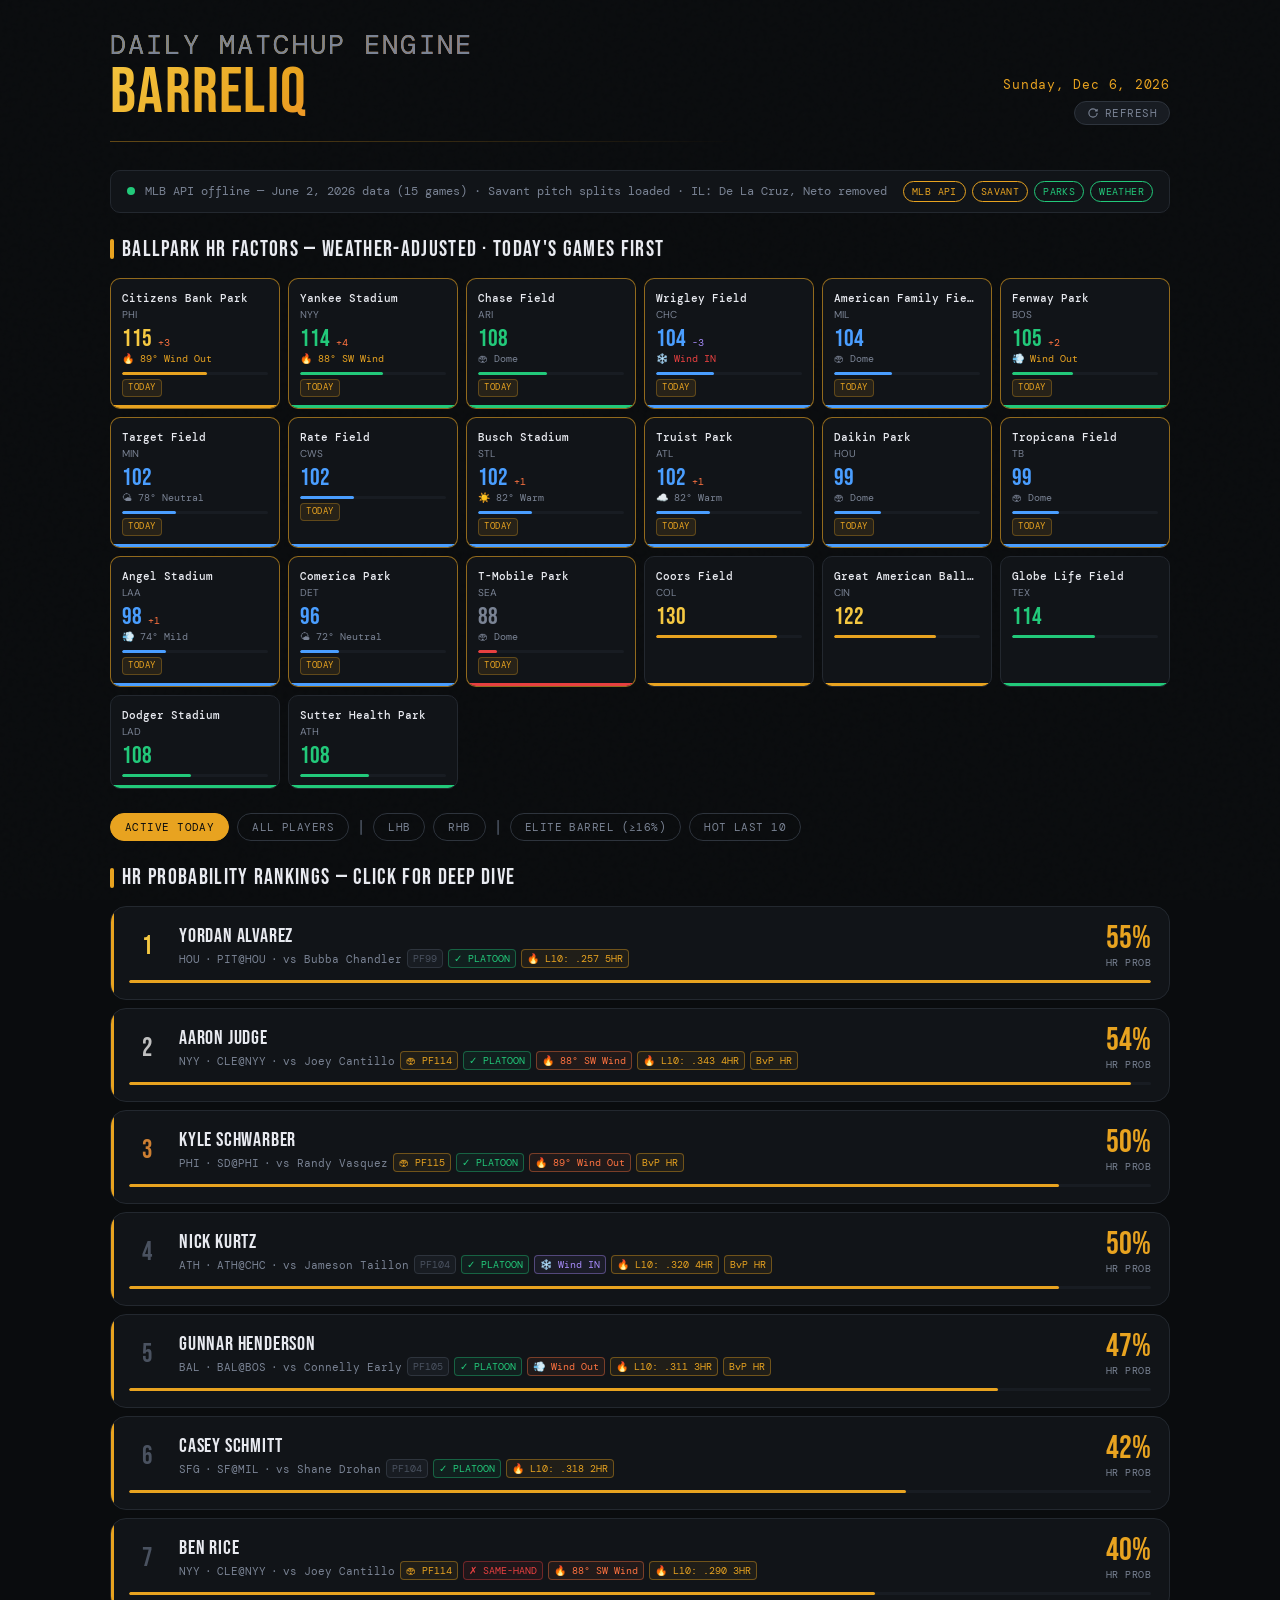
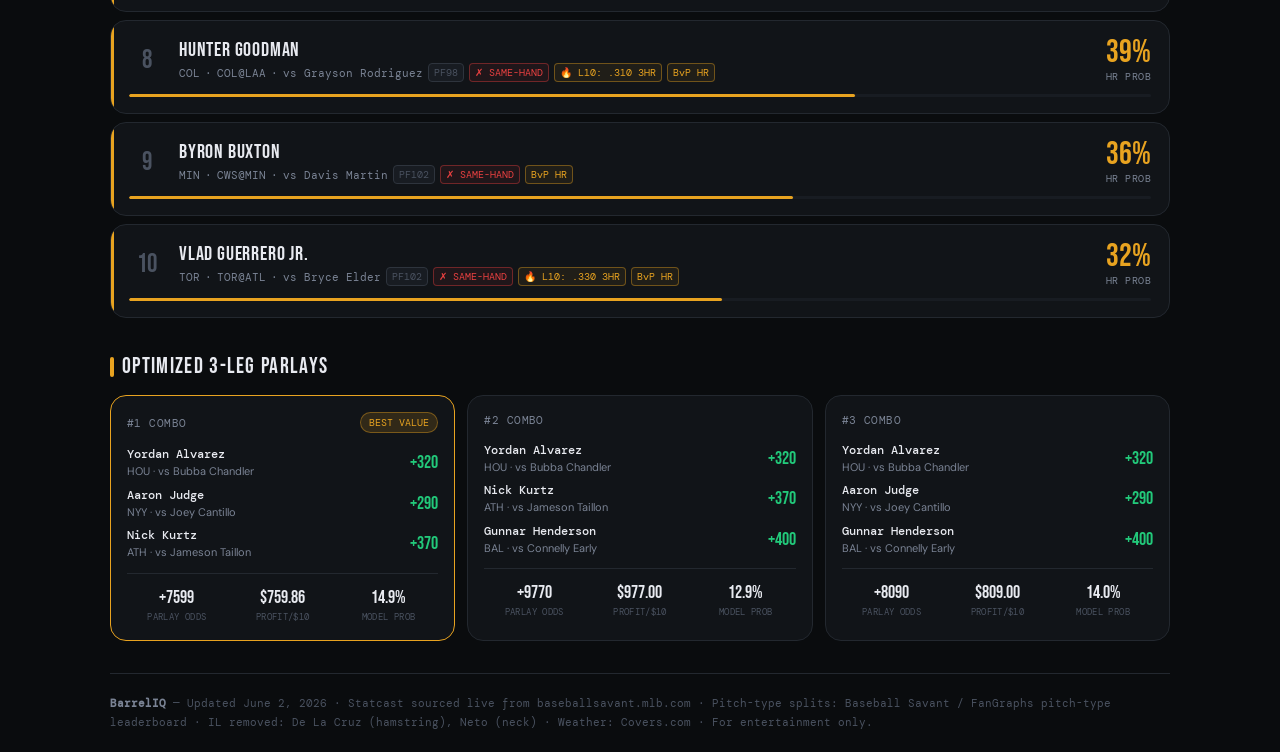
==== index.html @ 6f4ac169 "Refactor: split single-file app into index.html, styles.css, app.js, data.js Extracts the inline <st" ====
<!DOCTYPE html>
<html lang="en">
<head>
<meta charset="UTF-8">
<meta name="viewport" content="width=device-width, initial-scale=1.0">
<title>BarrelIQ — Daily HR Matchup Engine</title>
<link rel="preconnect" href="https://fonts.googleapis.com">
<link href="https://fonts.googleapis.com/css2?family=Bebas+Neue&family=DM+Mono:ital,wght@0,300;0,400;0,500;1,300&family=DM+Sans:ital,opsz,wght@0,9..40,300;0,9..40,400;0,9..40,500;1,9..40,300&display=swap" rel="stylesheet">
<link rel="stylesheet" href="styles.css">
</head>
<body>
<div class="wrap">
<header>
  <div class="header-top">
    <div class="logo"><span>DAILY MATCHUP ENGINE</span>BarrelIQ</div>
    <div class="header-meta">
      <div class="date-badge" id="today-date">—</div>
      <button class="refresh-btn" onclick="initApp()">
        <svg width="12" height="12" viewBox="0 0 16 16" fill="none" stroke="currentColor" stroke-width="1.5"><path d="M13.5 8A5.5 5.5 0 1 1 8 2.5c1.8 0 3.4.86 4.4 2.2M13.5 2.5v2.8h-2.8"/></svg>
        REFRESH
      </button>
    </div>
  </div>
  <div class="header-rule"></div>
</header>
<div class="status-bar">
  <div class="status-dot loading" id="sdot"></div>
  <span id="status-text">Loading...</span>
  <div class="api-chips">
    <span class="api-chip" id="chip-mlb">MLB API</span>
    <span class="api-chip cached" id="chip-savant">SAVANT</span>
    <span class="api-chip live" id="chip-parks">PARKS</span>
    <span class="api-chip live" id="chip-wx">WEATHER</span>
  </div>
</div>
<div class="section-title">Ballpark HR Factors — Weather-Adjusted · Today's Games First</div>
<div class="park-grid" id="park-grid"></div>
<div class="controls">
  <button class="ctrl-btn active" id="fGames" onclick="setFilter('games')">ACTIVE TODAY</button>
  <button class="ctrl-btn" id="fAll" onclick="setFilter('all')">ALL PLAYERS</button>
  <span class="ctrl-sep">|</span>
  <button class="ctrl-btn" id="fL" onclick="setFilter('L')">LHB</button>
  <button class="ctrl-btn" id="fR" onclick="setFilter('R')">RHB</button>
  <span class="ctrl-sep">|</span>
  <button class="ctrl-btn" id="fElite" onclick="setFilter('elite')">ELITE BARREL (≥16%)</button>
  <button class="ctrl-btn" id="fHot" onclick="setFilter('hot')">HOT LAST 10</button>
</div>
<div class="section-title">HR Probability Rankings — Click for Deep Dive</div>
<div class="players-grid" id="players-grid">
  <div class="loading-state"><div class="spinner"></div><div class="loading-label">Building matchup model...</div></div>
</div>
<div class="parlay-section">
  <div class="section-title">Optimized 3-Leg Parlays</div>
  <div class="parlay-grid" id="parlay-grid">
    <div class="loading-state" style="grid-column:1/-1"><div class="loading-label">Calculating value...</div></div>
  </div>
</div>
</div>
<div class="wrap">
<footer>
  <strong style="color:var(--muted)">BarrelIQ</strong> — Updated June 2, 2026 · Statcast sourced live from baseballsavant.mlb.com · Pitch-type splits: Baseball Savant / FanGraphs pitch-type leaderboard · IL removed: De La Cruz (hamstring), Neto (neck) · Weather: Covers.com · For entertainment only.
</footer>
</div>
<script src="data.js"></script>
<script src="app.js"></script>
</body>
</html>
---- styles.css ----
:root{--bg:#0a0c0e;--surface:#111418;--surface2:#181c22;--border:#23282f;--border2:#2e343d;--text:#e8eaf0;--muted:#7a8394;--dim:#4a5260;--gold:#e8a320;--gold2:#f5c842;--green:#22c97a;--red:#e84040;--blue:#4a9eff;--orange:#ff7340;--purple:#a78bfa;--r:10px;--r-lg:16px;--font-disp:'Bebas Neue',sans-serif;--font-mono:'DM Mono',monospace;--font-body:'DM Sans',sans-serif}
*,*::before,*::after{box-sizing:border-box;margin:0;padding:0}
body{background:var(--bg);color:var(--text);font-family:var(--font-body);font-size:14px;line-height:1.5;min-height:100vh;overflow-x:hidden}
body::before{content:'';position:fixed;inset:0;z-index:0;pointer-events:none;background-image:url("data:image/svg+xml,%3Csvg viewBox='0 0 200 200' xmlns='http://www.w3.org/2000/svg'%3E%3Cfilter id='n'%3E%3CfeTurbulence type='fractalNoise' baseFrequency='0.9' numOctaves='4' stitchTiles='stitch'/%3E%3C/filter%3E%3Crect width='100%25' height='100%25' filter='url(%23n)' opacity='0.04'/%3E%3C/svg%3E");opacity:.4}
.wrap{max-width:1100px;margin:0 auto;padding:0 20px;position:relative;z-index:1}
header{padding:32px 0 0;margin-bottom:28px}
.header-top{display:flex;align-items:flex-end;justify-content:space-between;gap:16px;flex-wrap:wrap;margin-bottom:4px}
.logo{font-family:var(--font-disp);font-size:clamp(36px,6vw,64px);letter-spacing:.02em;line-height:1;background:linear-gradient(135deg,var(--gold2) 0%,var(--gold) 50%,var(--orange) 100%);-webkit-background-clip:text;-webkit-text-fill-color:transparent;background-clip:text}
.logo span{color:var(--muted);-webkit-text-fill-color:var(--muted);font-size:.42em;font-family:var(--font-mono);letter-spacing:.08em;display:block;margin-bottom:2px}
.header-meta{text-align:right}
.date-badge{font-family:var(--font-mono);font-size:13px;color:var(--gold);letter-spacing:.06em}
.refresh-btn{display:inline-flex;align-items:center;gap:6px;margin-top:6px;font-family:var(--font-mono);font-size:11px;color:var(--muted);background:var(--surface2);border:1px solid var(--border2);border-radius:20px;padding:4px 12px;cursor:pointer;transition:all .15s;letter-spacing:.04em}
.refresh-btn:hover{color:var(--text);border-color:var(--gold)}
.header-rule{height:1px;background:linear-gradient(90deg,var(--gold) 0%,transparent 60%);margin-top:16px;opacity:.4}
.status-bar{background:var(--surface);border:1px solid var(--border);border-radius:var(--r);padding:10px 16px;margin-bottom:20px;display:flex;align-items:center;gap:10px;font-family:var(--font-mono);font-size:12px;color:var(--muted)}
.status-dot{width:8px;height:8px;border-radius:50%;flex-shrink:0;transition:background .3s}
.status-dot.loading{background:var(--gold);animation:pulse 1s infinite}
.status-dot.ok{background:var(--green)}
@keyframes pulse{0%,100%{opacity:1}50%{opacity:.3}}
#status-text{flex:1}
.api-chips{display:flex;gap:6px;flex-wrap:wrap}
.api-chip{font-size:10px;padding:2px 8px;border-radius:20px;border:1px solid var(--border2);color:var(--dim);letter-spacing:.04em}
.api-chip.live{color:var(--green);border-color:var(--green)}
.api-chip.cached{color:var(--gold);border-color:var(--gold)}
.section-title{font-family:var(--font-disp);font-size:22px;letter-spacing:.06em;color:var(--text);margin-bottom:12px;display:flex;align-items:center;gap:8px}
.section-title::before{content:'';display:inline-block;width:4px;height:20px;background:var(--gold);border-radius:2px}
.park-grid{display:grid;grid-template-columns:repeat(auto-fill,minmax(155px,1fr));gap:8px;margin-bottom:24px}
.park-card{background:var(--surface);border:1px solid var(--border);border-radius:var(--r);padding:11px;position:relative;overflow:hidden}
.park-card::after{content:'';position:absolute;bottom:0;left:0;right:0;height:3px}
.park-card.elite::after{background:var(--gold)}.park-card.good::after{background:var(--green)}.park-card.neutral::after{background:var(--blue)}.park-card.bad::after{background:var(--red)}
.park-card.active-today{border-color:rgba(232,163,32,.6)}
.park-name{font-family:var(--font-mono);font-size:11px;font-weight:500;color:var(--text);margin-bottom:1px;white-space:nowrap;overflow:hidden;text-overflow:ellipsis}
.park-team{font-size:10px;color:var(--muted);margin-bottom:5px}
.park-numbers{display:flex;align-items:baseline;gap:6px}
.park-factor-num{font-family:var(--font-disp);font-size:24px;line-height:1}
.park-factor-num.elite{color:var(--gold2)}.park-factor-num.good{color:var(--green)}.park-factor-num.neutral{color:var(--blue)}.park-factor-num.bad{color:var(--muted)}
.park-wx{font-family:var(--font-mono);font-size:10px;color:var(--muted)}
.park-wx.boost{color:var(--gold)}.park-wx.suppress{color:var(--red)}
.park-bar{height:3px;background:var(--surface2);border-radius:2px;margin-top:6px;overflow:hidden}
.park-bar-fill{height:100%;border-radius:2px}
.today-badge{font-family:var(--font-mono);font-size:9px;letter-spacing:.06em;color:var(--gold);background:rgba(232,163,32,.1);border:1px solid rgba(232,163,32,.3);border-radius:4px;padding:1px 5px;margin-top:4px;display:inline-block}
.controls{display:flex;gap:8px;flex-wrap:wrap;margin-bottom:20px;align-items:center}
.ctrl-btn{font-family:var(--font-mono);font-size:11px;letter-spacing:.04em;padding:6px 14px;border-radius:20px;border:1px solid var(--border2);background:transparent;color:var(--muted);cursor:pointer;transition:all .15s}
.ctrl-btn:hover{color:var(--text)}.ctrl-btn.active{background:var(--gold);border-color:var(--gold);color:var(--bg)}
.ctrl-sep{color:var(--dim);font-size:18px;margin:0 2px}
.players-grid{display:flex;flex-direction:column;gap:8px}
.player-card{background:var(--surface);border:1px solid var(--border);border-radius:var(--r-lg);padding:16px 18px;cursor:pointer;position:relative;overflow:hidden;transition:border-color .15s}
.player-card::before{content:'';position:absolute;left:0;top:0;bottom:0;width:3px;border-radius:var(--r-lg) 0 0 var(--r-lg)}
.player-card.tier-elite::before{background:var(--gold)}.player-card.tier-strong::before{background:var(--green)}.player-card.tier-solid::before{background:var(--blue)}.player-card.tier-watch::before{background:var(--dim)}
.player-card:hover{border-color:var(--border2)}.player-card.open{border-color:var(--gold);background:var(--surface2)}
.card-main{display:grid;grid-template-columns:36px 1fr auto;align-items:center;gap:14px}
.rank-num{font-family:var(--font-disp);font-size:26px;line-height:1;color:var(--dim);text-align:center}
.rank-num.r1{color:var(--gold2)}.rank-num.r2{color:#c0c0c0}.rank-num.r3{color:#cd7f32}
.player-name{font-family:var(--font-disp);font-size:20px;letter-spacing:.04em;line-height:1.1;color:var(--text)}
.player-sub{font-family:var(--font-mono);font-size:11px;color:var(--muted);margin-top:2px;display:flex;align-items:center;gap:5px;flex-wrap:wrap}
.tag{background:var(--surface2);border:1px solid var(--border2);border-radius:4px;padding:1px 5px;font-size:10px;color:var(--dim)}
.tag.hot{color:var(--gold);border-color:rgba(232,163,32,.4);background:rgba(232,163,32,.07)}
.tag.good{color:var(--green);border-color:rgba(34,201,122,.4);background:rgba(34,201,122,.07)}
.tag.danger{color:var(--red);border-color:rgba(232,64,64,.4);background:rgba(232,64,64,.07)}
.tag.wx-boost{color:var(--orange);border-color:rgba(255,115,64,.4);background:rgba(255,115,64,.07)}
.tag.wx-bad{color:var(--purple);border-color:rgba(167,139,250,.4);background:rgba(167,139,250,.07)}
.prob-block{text-align:right}
.prob-pct{font-family:var(--font-disp);font-size:32px;line-height:1}
.prob-lbl{font-family:var(--font-mono);font-size:10px;color:var(--muted);letter-spacing:.05em}
.prob-bar-row{height:3px;background:var(--surface2);border-radius:2px;margin-top:10px;overflow:hidden}
.prob-bar-fill{height:100%;border-radius:2px}
.card-detail{display:none;margin-top:14px;padding-top:14px;border-top:1px solid var(--border)}
.card-detail.open{display:block}
.detail-tabs{display:flex;gap:6px;margin-bottom:12px;flex-wrap:wrap}
.dtab{font-family:var(--font-mono);font-size:11px;padding:4px 12px;border-radius:20px;border:1px solid var(--border2);background:transparent;color:var(--muted);cursor:pointer;transition:all .15s;letter-spacing:.04em}
.dtab.active{background:rgba(232,163,32,.15);border-color:rgba(232,163,32,.5);color:var(--gold)}
.tab-pane{display:none}.tab-pane.active{display:block}
.stat-row{display:grid;grid-template-columns:repeat(auto-fill,minmax(95px,1fr));gap:7px;margin-bottom:12px}
.stat-chip{background:var(--bg);border:1px solid var(--border);border-radius:var(--r);padding:8px 10px}
.stat-chip .sv{font-family:var(--font-disp);font-size:21px;line-height:1;color:var(--text)}
.stat-chip .sl{font-family:var(--font-mono);font-size:9px;color:var(--dim);letter-spacing:.05em;margin-top:2px;text-transform:uppercase}
.stat-chip.hl{border-color:rgba(232,163,32,.4)}.stat-chip.hl .sv{color:var(--gold2)}
.stat-chip.red .sv{color:var(--red)}.stat-chip.grn .sv{color:var(--green)}
.note-box{background:var(--bg);border:1px solid var(--border);border-radius:var(--r);padding:10px 12px;font-size:12px;color:var(--muted);line-height:1.65;margin-bottom:10px}
.note-box strong{color:var(--text)}
.note-box .nb-label{font-family:var(--font-mono);font-size:10px;color:var(--dim);letter-spacing:.05em;text-transform:uppercase;margin-bottom:5px}
/* PITCH MIX */
.pitch-mix-header{display:grid;grid-template-columns:82px 1fr 44px;gap:4px;align-items:center;margin-bottom:4px;padding:0 0 4px;border-bottom:1px solid var(--border)}
.pitch-mix-header span{font-family:var(--font-mono);font-size:9px;color:var(--dim);text-transform:uppercase;letter-spacing:.04em}
.pitch-row{display:flex;align-items:center;gap:8px;margin-bottom:5px}
.pitch-name{font-family:var(--font-mono);font-size:10px;color:var(--muted);width:82px;flex-shrink:0}
.pitch-bar-bg{flex:1;height:9px;background:var(--surface2);border-radius:4px;overflow:hidden}
.pitch-bar-fill{height:100%;border-radius:4px}
.pitch-pct{font-family:var(--font-mono);font-size:10px;color:var(--muted);width:30px;text-align:right;flex-shrink:0}
/* PITCH VS BATTER TABLE */
.pvb-table{width:100%;border-collapse:collapse;font-size:12px;margin:10px 0}
.pvb-table thead tr{border-bottom:1px solid var(--border2)}
.pvb-table th{font-family:var(--font-mono);font-size:9px;color:var(--dim);text-transform:uppercase;letter-spacing:.04em;padding:6px 8px;text-align:right;white-space:nowrap}
.pvb-table th:first-child{text-align:left}
.pvb-table td{padding:7px 8px;text-align:right;border-bottom:1px solid rgba(35,40,47,.6);font-family:var(--font-mono);font-size:11px;color:var(--muted)}
.pvb-table td:first-child{text-align:left;font-size:11px;color:var(--text);font-weight:500}
.pvb-table tr:last-child td{border-bottom:none}
.pvb-table .cell-elite{color:var(--gold2);font-weight:500}
.pvb-table .cell-good{color:var(--green);font-weight:500}
.pvb-table .cell-bad{color:var(--red)}
.pvb-table .cell-warn{color:var(--orange)}
.pvb-table tr.target-row td{background:rgba(232,163,32,.05)}
.pvb-table tr.target-row td:first-child{position:relative}
.pvb-table tr.target-row td:first-child::before{content:'🎯';font-size:10px;margin-right:4px}
.pitch-target-box{margin-top:10px;padding:10px 12px;border-radius:var(--r);background:rgba(232,163,32,.06);border:1px solid rgba(232,163,32,.25)}
.pitch-target-box .ptb-label{font-family:var(--font-mono);font-size:10px;color:var(--gold);letter-spacing:.04em;text-transform:uppercase;margin-bottom:6px}
.pitch-target-box p{font-size:12px;color:var(--text);line-height:1.6}
/* WEATHER */
.wx-grid{display:grid;grid-template-columns:repeat(auto-fill,minmax(110px,1fr));gap:6px;margin-bottom:10px}
.wx-chip{background:var(--bg);border:1px solid var(--border);border-radius:var(--r);padding:7px 9px;text-align:center}
.wx-chip .wv{font-family:var(--font-disp);font-size:20px;line-height:1}
.wx-chip .wl{font-family:var(--font-mono);font-size:9px;color:var(--dim);text-transform:uppercase;letter-spacing:.05em;margin-top:2px}
.wx-impact{border:1px solid var(--border);border-radius:var(--r);padding:8px 12px;font-size:12px;line-height:1.6;margin-bottom:10px}
.wx-impact.boost{border-color:rgba(255,115,64,.4);background:rgba(255,115,64,.06);color:var(--orange)}
.wx-impact.suppress{border-color:rgba(167,139,250,.4);background:rgba(167,139,250,.06);color:var(--purple)}
.wx-impact.neutral{border-color:var(--border);background:var(--bg);color:var(--muted)}
.wx-impact.dome{border-color:rgba(74,158,255,.3);background:rgba(74,158,255,.05);color:var(--blue)}
.park-detail-row{display:flex;align-items:center;gap:14px;background:var(--bg);border:1px solid var(--border);border-radius:var(--r);padding:10px 12px;margin-bottom:10px}
.park-detail-row .pf-big{font-family:var(--font-disp);font-size:32px;line-height:1;flex-shrink:0}
.park-detail-row .pf-adj{font-family:var(--font-disp);font-size:20px;line-height:1;color:var(--orange);flex-shrink:0}
.park-detail-row .pf-arrow{font-size:14px;color:var(--dim)}
/* PARLAY */
.parlay-section{margin-top:32px;margin-bottom:32px}
.parlay-grid{display:grid;grid-template-columns:repeat(auto-fill,minmax(280px,1fr));gap:12px}
.parlay-card{background:var(--surface);border:1px solid var(--border);border-radius:var(--r-lg);padding:16px}
.parlay-card.best{border-color:var(--gold)}
.parlay-header{display:flex;align-items:center;justify-content:space-between;margin-bottom:12px}
.parlay-rank-lbl{font-family:var(--font-mono);font-size:11px;color:var(--muted);letter-spacing:.04em}
.parlay-badge{font-family:var(--font-mono);font-size:10px;padding:2px 8px;border-radius:20px;background:rgba(232,163,32,.15);border:1px solid rgba(232,163,32,.4);color:var(--gold)}
.parlay-legs{margin-bottom:12px;display:flex;flex-direction:column;gap:6px}
.parlay-leg{display:flex;justify-content:space-between;align-items:center;gap:8px}
.parlay-leg-name{font-family:var(--font-mono);font-size:12px;font-weight:500;color:var(--text)}
.parlay-leg-sub{font-size:11px;color:var(--muted)}
.parlay-leg-odds{font-family:var(--font-disp);font-size:18px;color:var(--green);flex-shrink:0}
.parlay-stats-row{display:grid;grid-template-columns:repeat(3,1fr);gap:6px;padding-top:10px;border-top:1px solid var(--border)}
.parlay-stat{text-align:center}
.parlay-stat .pv{font-family:var(--font-disp);font-size:18px;color:var(--text)}
.parlay-stat .pl{font-family:var(--font-mono);font-size:9px;color:var(--dim);letter-spacing:.04em;text-transform:uppercase}
footer{border-top:1px solid var(--border);padding:20px 0;margin-top:32px;font-family:var(--font-mono);font-size:11px;color:var(--dim);line-height:1.7;position:relative;z-index:1}
.loading-state{text-align:center;padding:40px 20px;color:var(--muted)}
.loading-state .spinner{width:32px;height:32px;border:2px solid var(--border);border-top-color:var(--gold);border-radius:50%;animation:spin .8s linear infinite;margin:0 auto 16px}
@keyframes spin{to{transform:rotate(360deg)}}
.loading-label{font-family:var(--font-mono);font-size:13px;letter-spacing:.06em}
@media(max-width:600px){.park-grid{grid-template-columns:repeat(2,1fr)}.card-main{grid-template-columns:28px 1fr auto;gap:10px}.player-name{font-size:16px}.prob-pct{font-size:24px}.pvb-table{font-size:10px}}
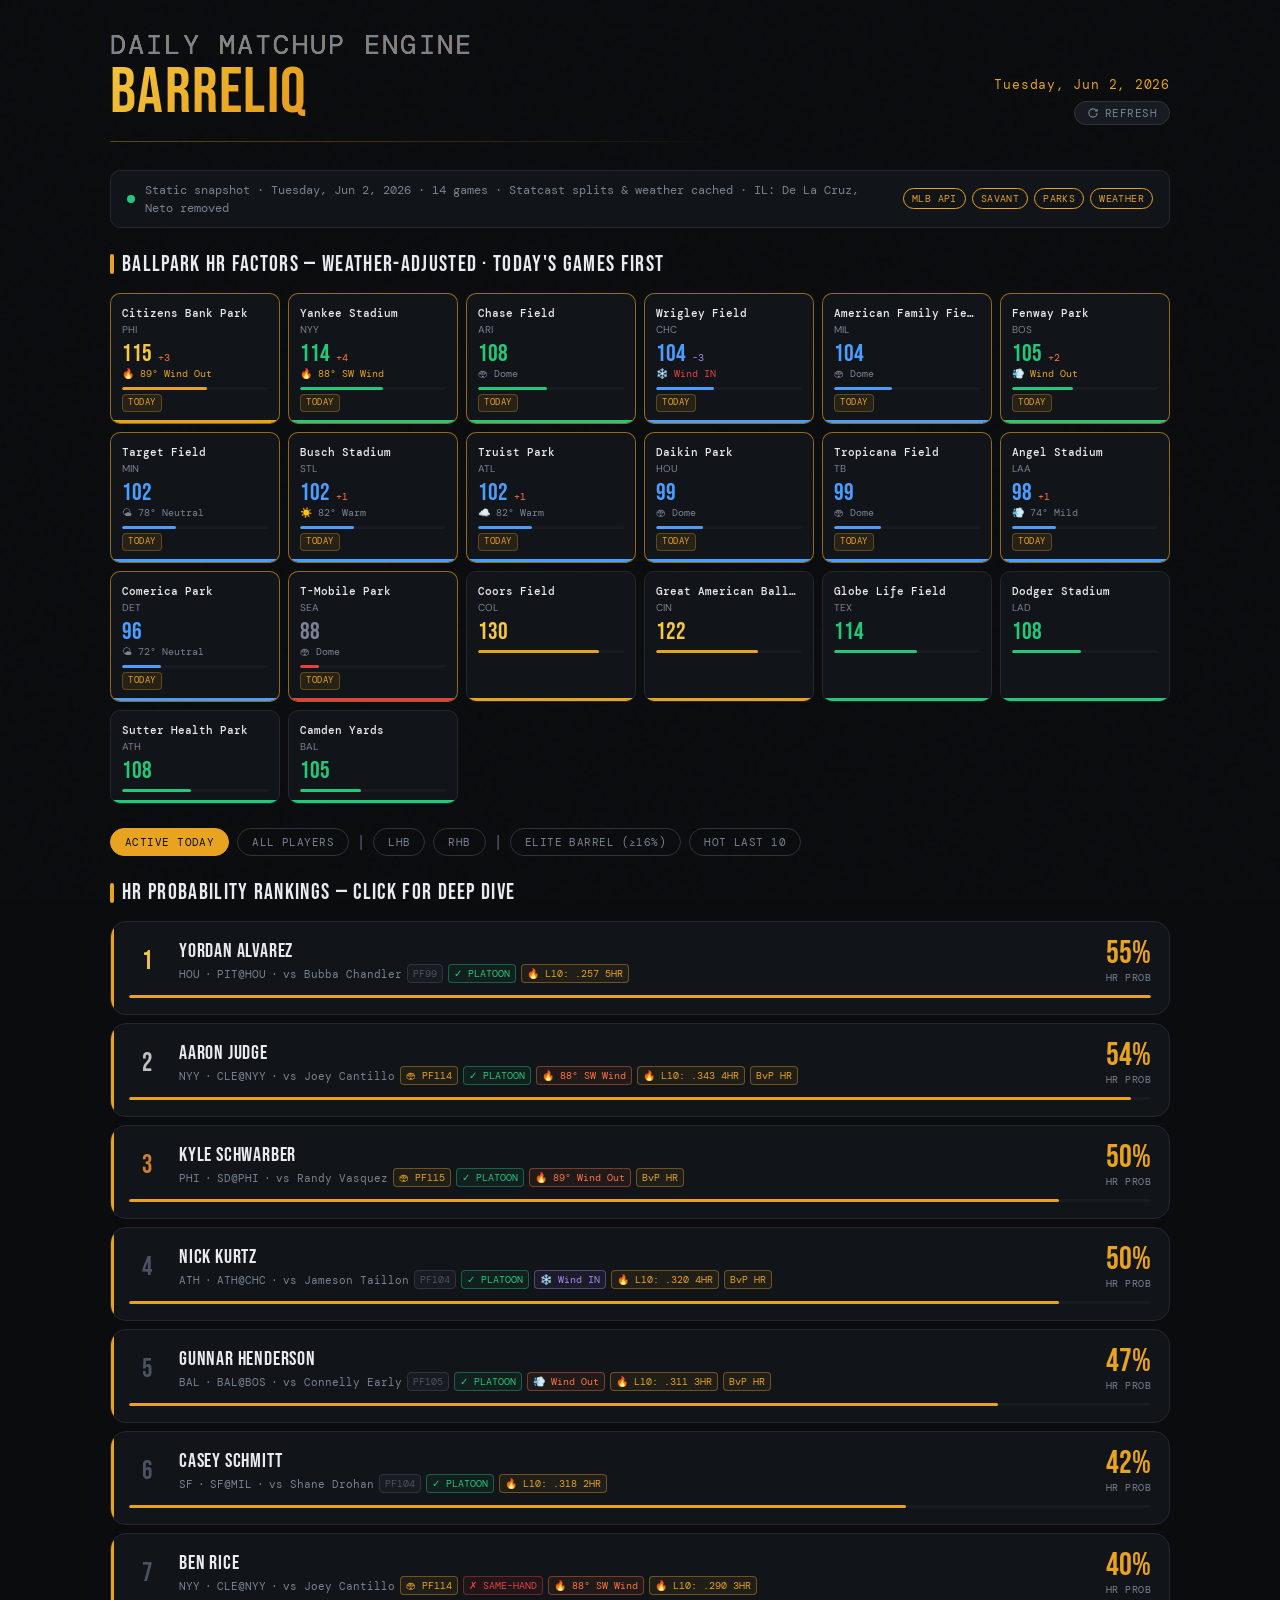
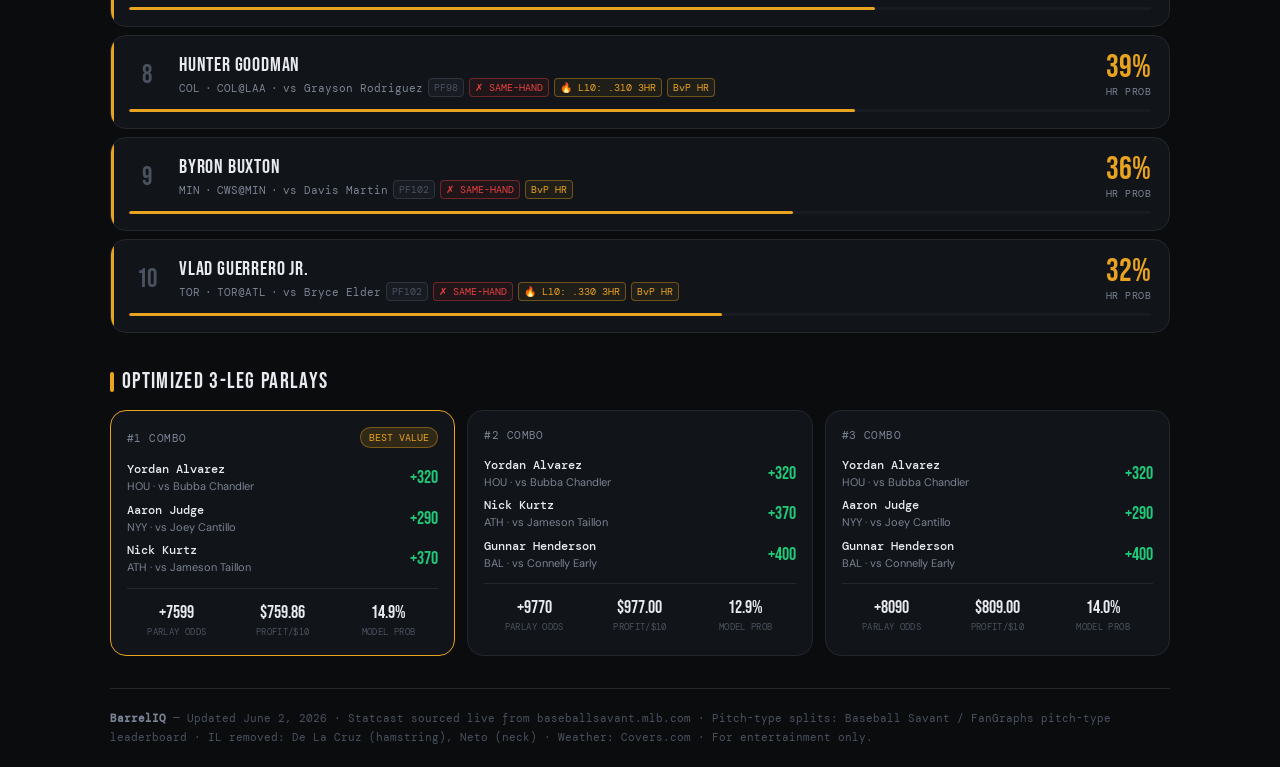
==== commit 06a53458: "Fix data consistency: standardize team keys, honest snapshot UI - Standardize San Francisco key SFG " ====
--- a/index.html
+++ b/index.html
@@ -27,10 +27,10 @@
   <div class="status-dot loading" id="sdot"></div>
   <span id="status-text">Loading...</span>
   <div class="api-chips">
-    <span class="api-chip" id="chip-mlb">MLB API</span>
+    <span class="api-chip cached" id="chip-mlb">MLB API</span>
     <span class="api-chip cached" id="chip-savant">SAVANT</span>
-    <span class="api-chip live" id="chip-parks">PARKS</span>
-    <span class="api-chip live" id="chip-wx">WEATHER</span>
+    <span class="api-chip cached" id="chip-parks">PARKS</span>
+    <span class="api-chip cached" id="chip-wx">WEATHER</span>
   </div>
 </div>
 <div class="section-title">Ballpark HR Factors — Weather-Adjusted · Today's Games First</div>
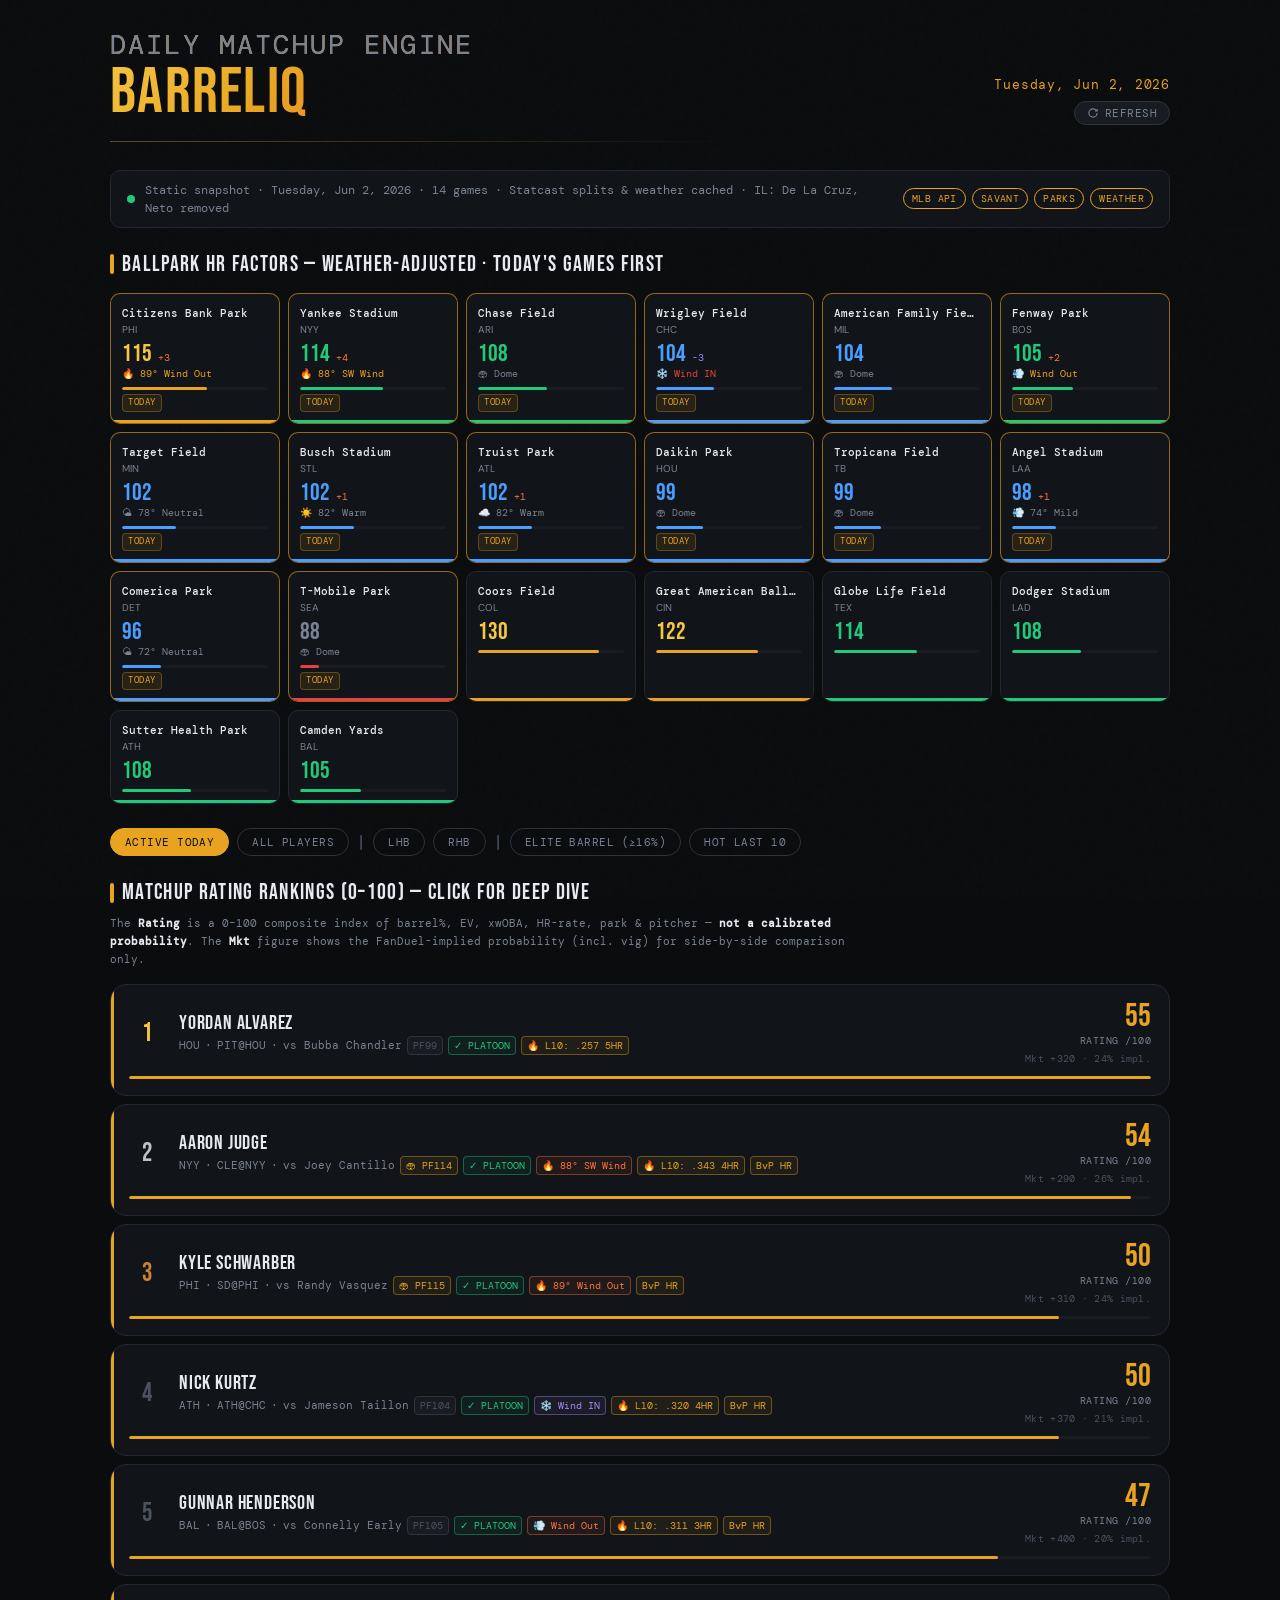
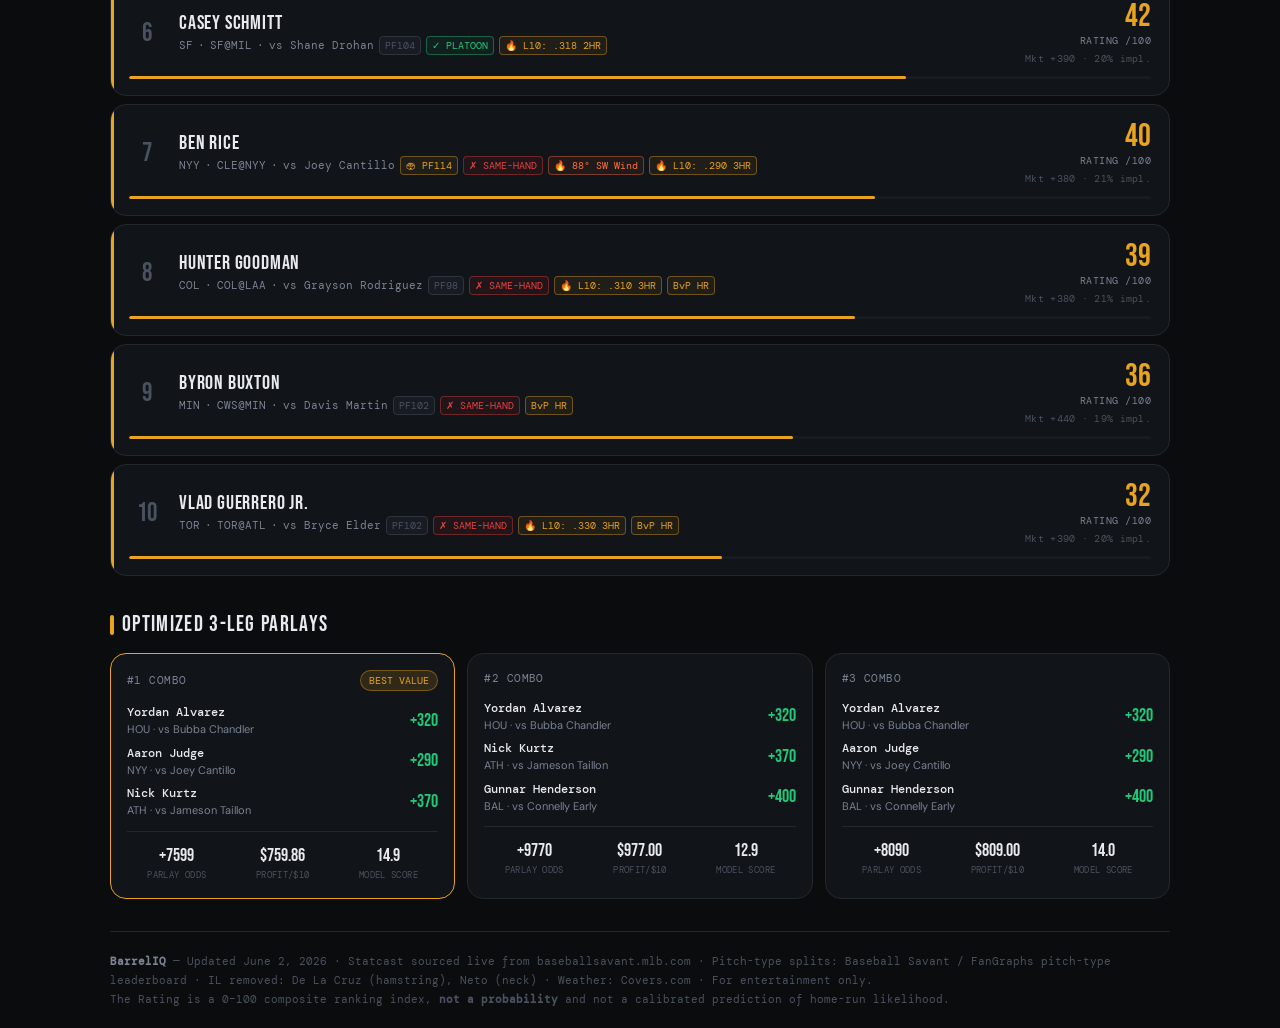
==== commit 7aa2e02e: "Relabel rating UI: stop presenting the score as a probability Presentation-only change; score()/valS" ====
--- a/index.html
+++ b/index.html
@@ -45,7 +45,8 @@
   <button class="ctrl-btn" id="fElite" onclick="setFilter('elite')">ELITE BARREL (≥16%)</button>
   <button class="ctrl-btn" id="fHot" onclick="setFilter('hot')">HOT LAST 10</button>
 </div>
-<div class="section-title">HR Probability Rankings — Click for Deep Dive</div>
+<div class="section-title">Matchup Rating Rankings (0–100) — Click for Deep Dive</div>
+<div class="section-note">The <strong>Rating</strong> is a 0–100 composite index of barrel%, EV, xwOBA, HR-rate, park &amp; pitcher — <strong>not a calibrated probability</strong>. The <strong>Mkt</strong> figure shows the FanDuel-implied probability (incl. vig) for side-by-side comparison only.</div>
 <div class="players-grid" id="players-grid">
   <div class="loading-state"><div class="spinner"></div><div class="loading-label">Building matchup model...</div></div>
 </div>
@@ -58,7 +59,7 @@
 </div>
 <div class="wrap">
 <footer>
-  <strong style="color:var(--muted)">BarrelIQ</strong> — Updated June 2, 2026 · Statcast sourced live from baseballsavant.mlb.com · Pitch-type splits: Baseball Savant / FanGraphs pitch-type leaderboard · IL removed: De La Cruz (hamstring), Neto (neck) · Weather: Covers.com · For entertainment only.
+  <strong style="color:var(--muted)">BarrelIQ</strong> — Updated June 2, 2026 · Statcast sourced live from baseballsavant.mlb.com · Pitch-type splits: Baseball Savant / FanGraphs pitch-type leaderboard · IL removed: De La Cruz (hamstring), Neto (neck) · Weather: Covers.com · For entertainment only.<br>The Rating is a 0–100 composite ranking index, <strong>not a probability</strong> and not a calibrated prediction of home-run likelihood.
 </footer>
 </div>
 <script src="data.js"></script>
--- a/styles.css
+++ b/styles.css
@@ -24,6 +24,8 @@
 .api-chip.cached{color:var(--gold);border-color:var(--gold)}
 .section-title{font-family:var(--font-disp);font-size:22px;letter-spacing:.06em;color:var(--text);margin-bottom:12px;display:flex;align-items:center;gap:8px}
 .section-title::before{content:'';display:inline-block;width:4px;height:20px;background:var(--gold);border-radius:2px}
+.section-note{font-family:var(--font-mono);font-size:11px;line-height:1.6;color:var(--muted);margin-top:-6px;margin-bottom:16px;max-width:760px}
+.section-note strong{color:var(--text)}
 .park-grid{display:grid;grid-template-columns:repeat(auto-fill,minmax(155px,1fr));gap:8px;margin-bottom:24px}
 .park-card{background:var(--surface);border:1px solid var(--border);border-radius:var(--r);padding:11px;position:relative;overflow:hidden}
 .park-card::after{content:'';position:absolute;bottom:0;left:0;right:0;height:3px}
@@ -62,6 +64,7 @@
 .prob-block{text-align:right}
 .prob-pct{font-family:var(--font-disp);font-size:32px;line-height:1}
 .prob-lbl{font-family:var(--font-mono);font-size:10px;color:var(--muted);letter-spacing:.05em}
+.mkt-implied{font-family:var(--font-mono);font-size:10px;color:var(--dim);letter-spacing:.03em;margin-top:3px}
 .prob-bar-row{height:3px;background:var(--surface2);border-radius:2px;margin-top:10px;overflow:hidden}
 .prob-bar-fill{height:100%;border-radius:2px}
 .card-detail{display:none;margin-top:14px;padding-top:14px;border-top:1px solid var(--border)}
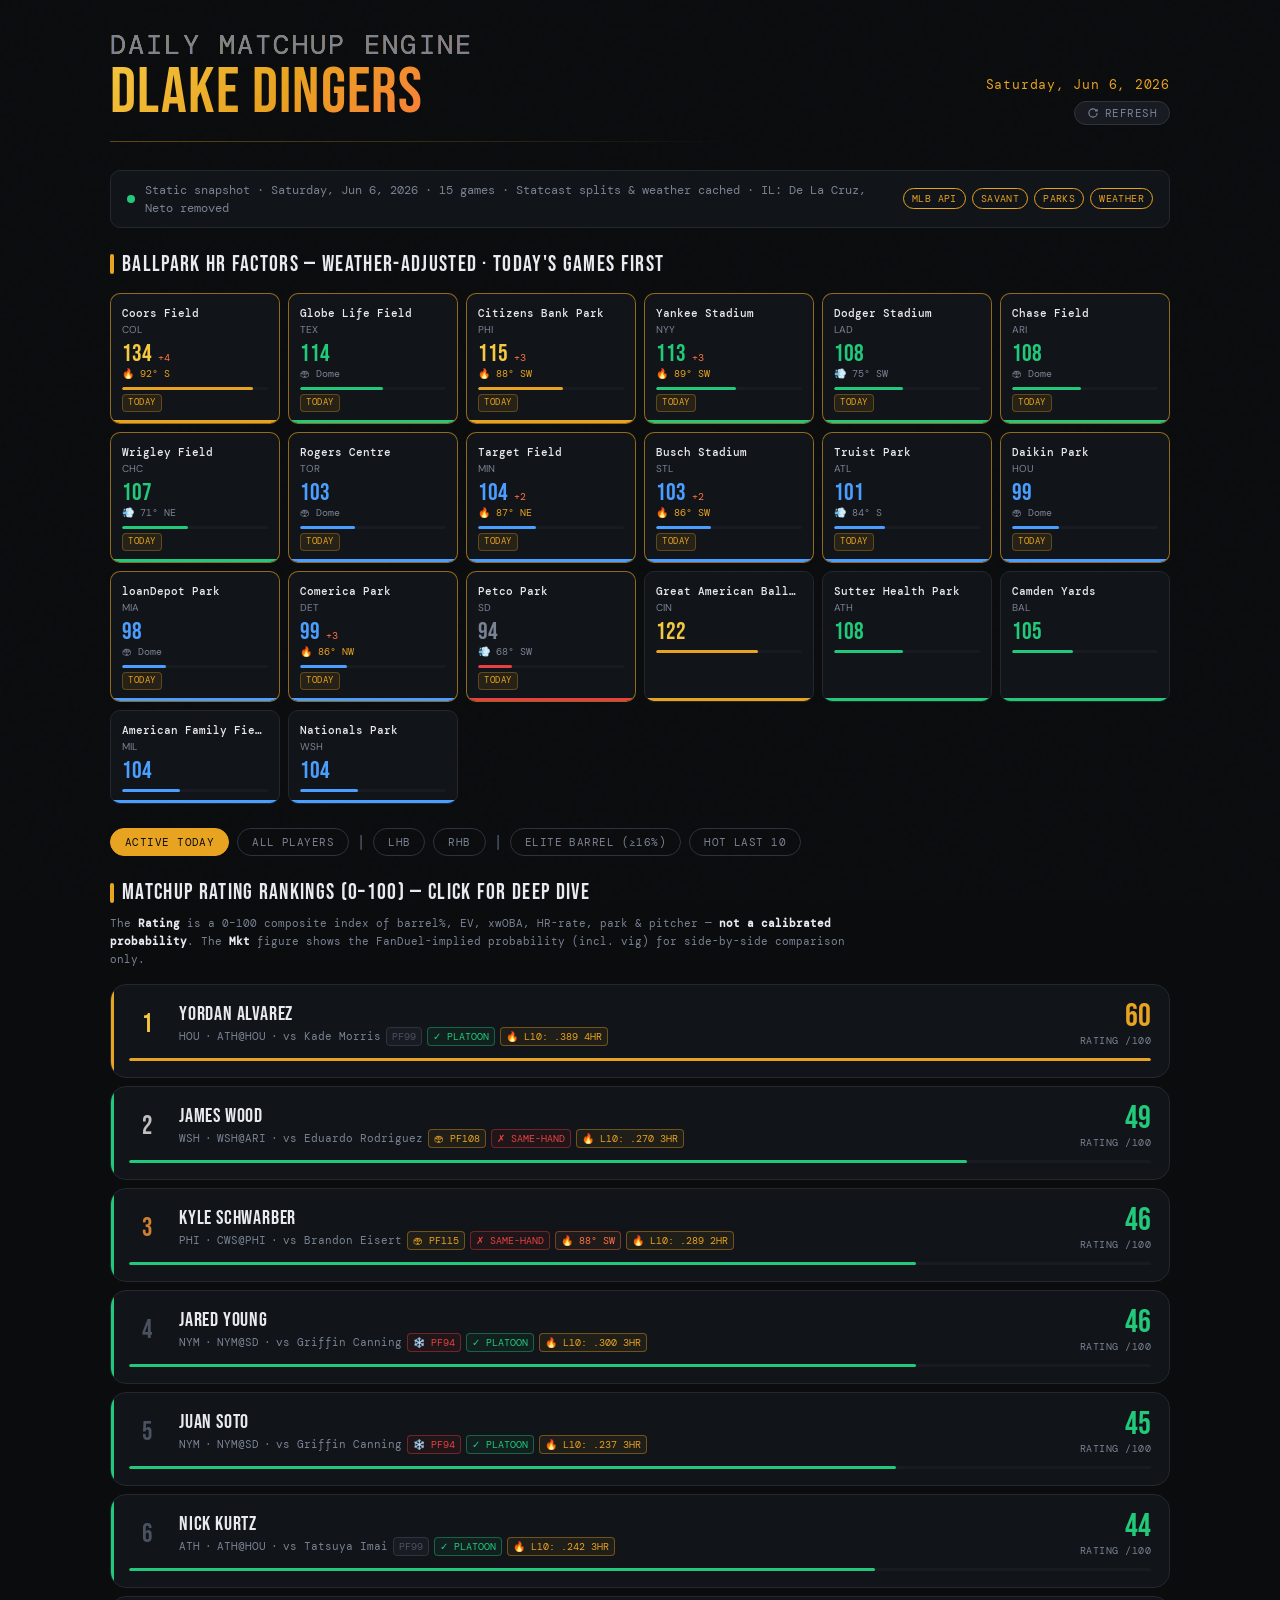
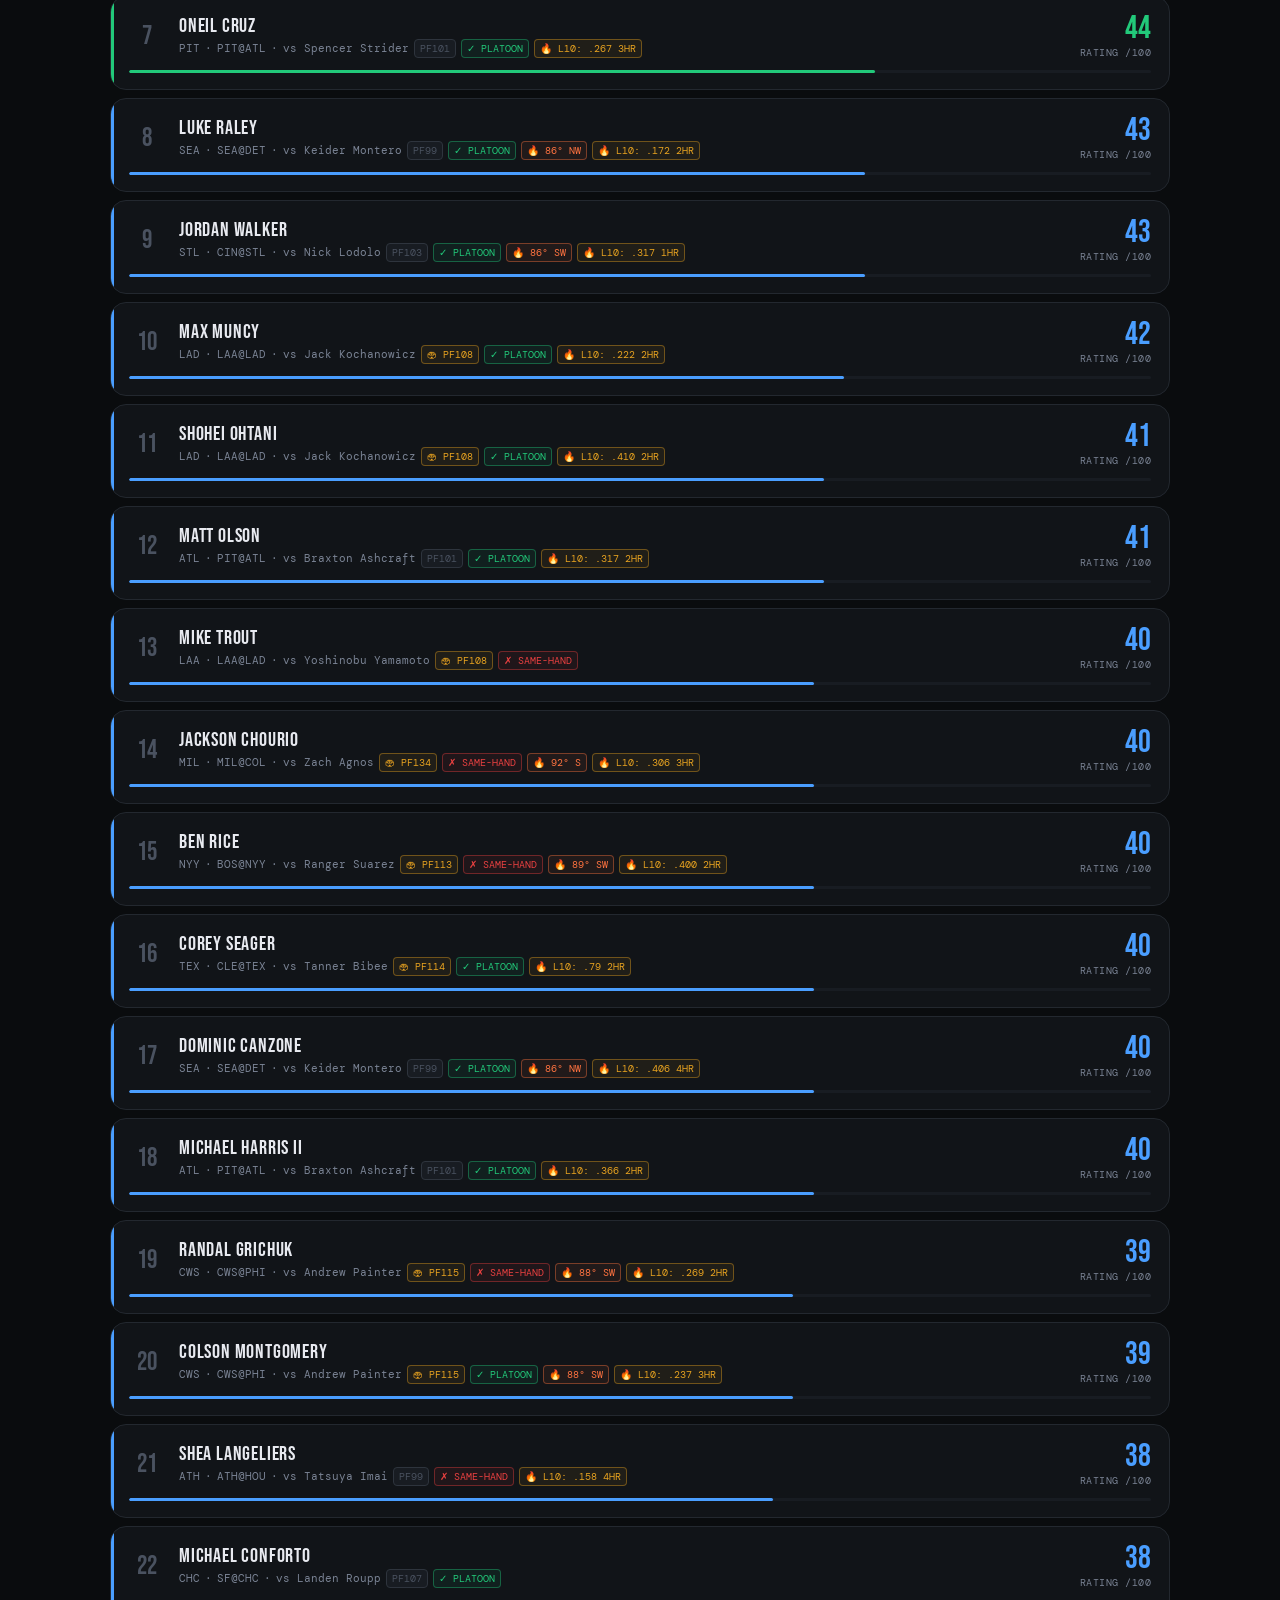
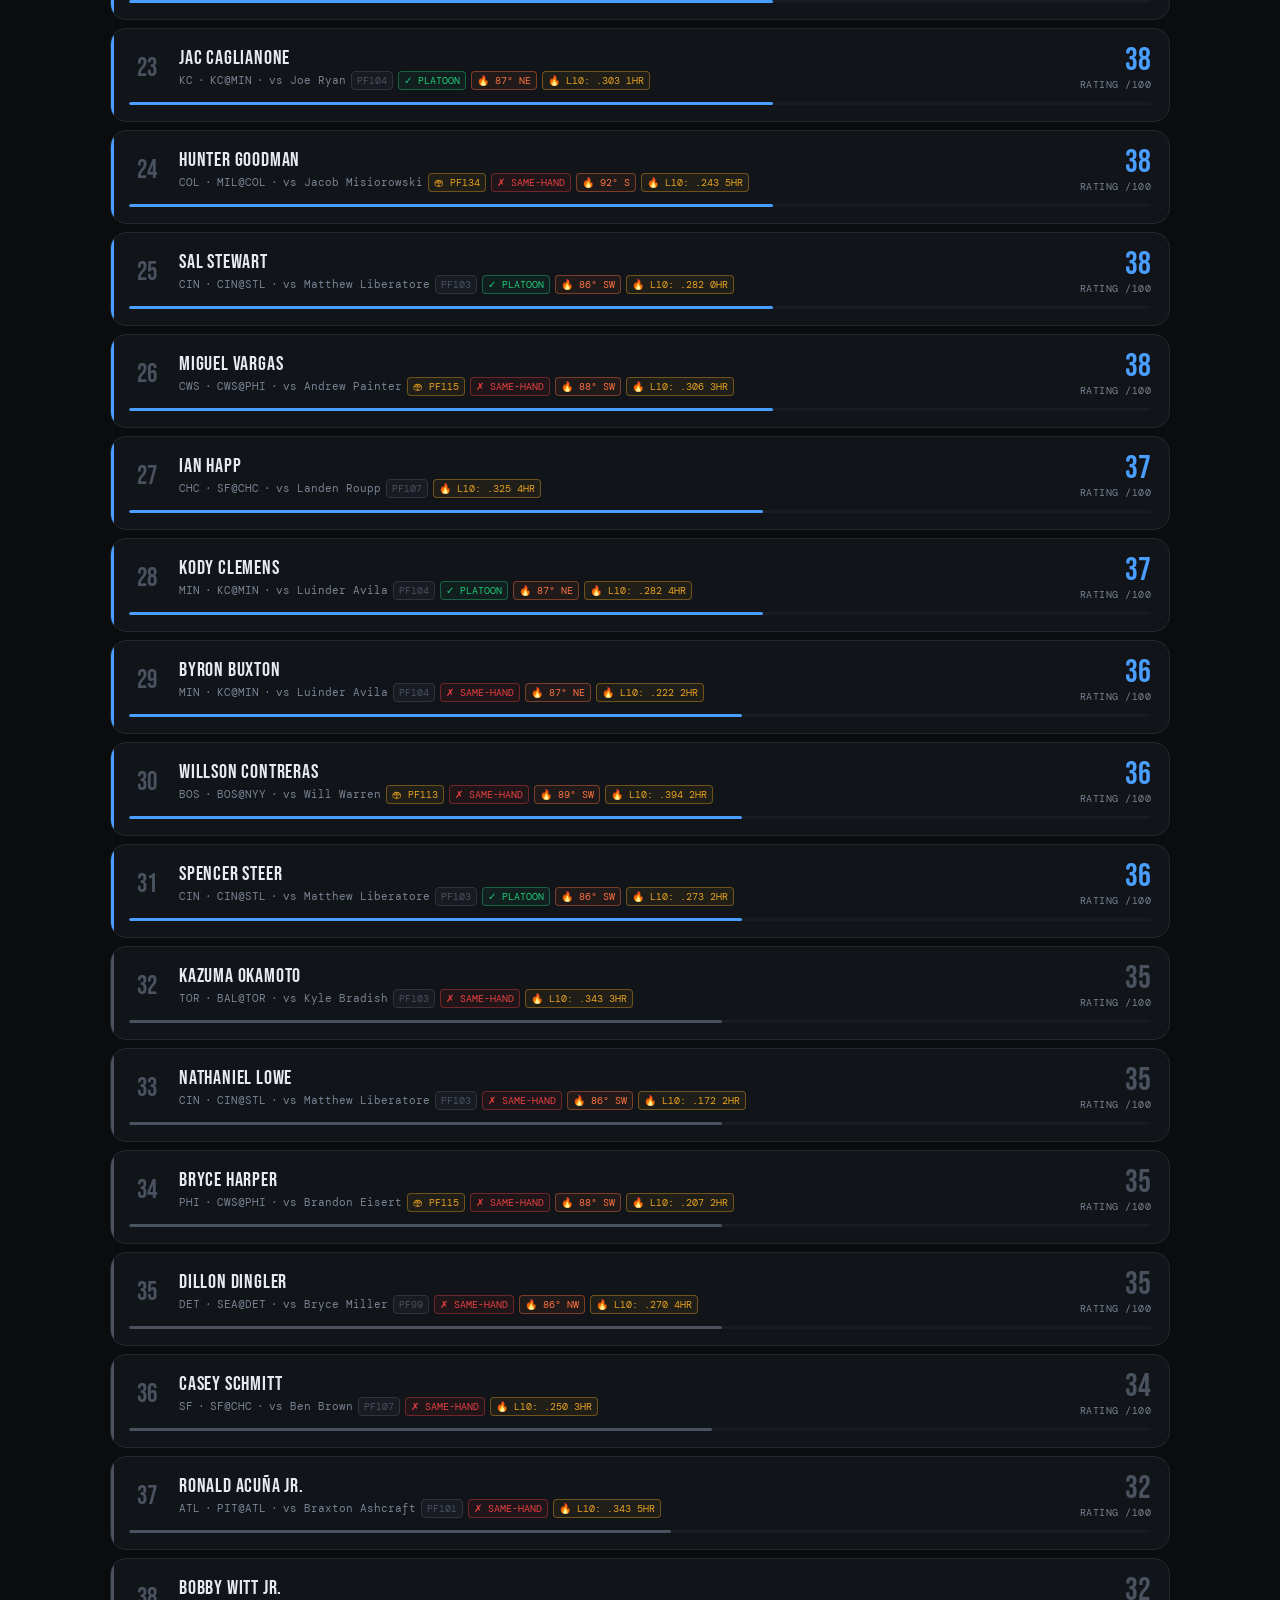
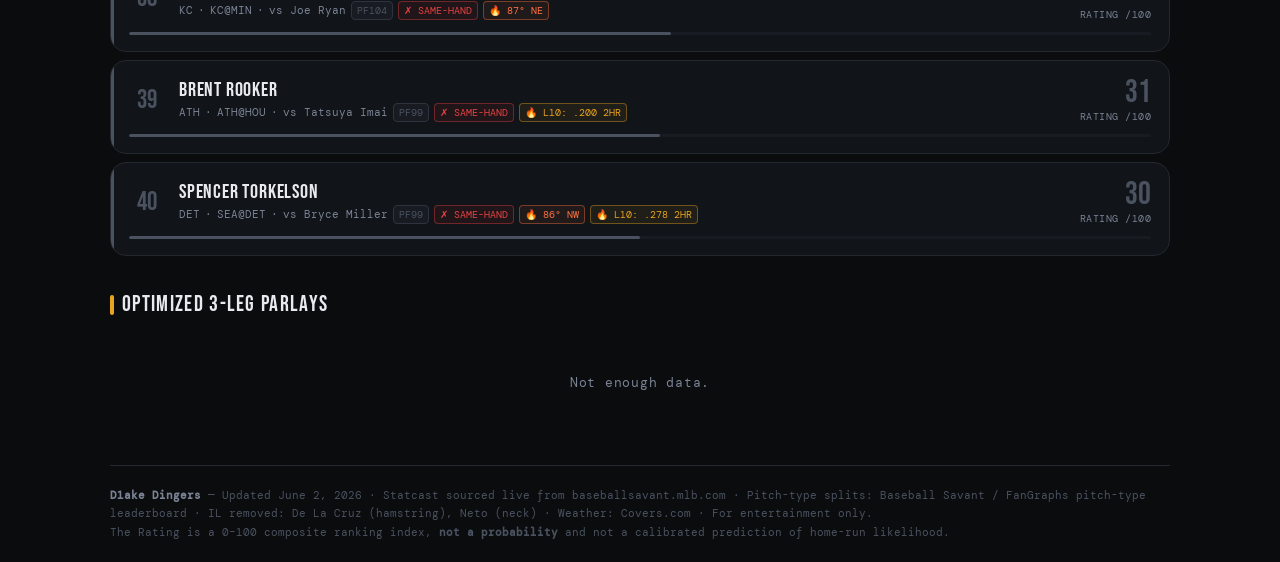
==== commit cbe7cc57: "Update index.html" ====
--- a/index.html
+++ b/index.html
@@ -3,7 +3,7 @@
 <head>
 <meta charset="UTF-8">
 <meta name="viewport" content="width=device-width, initial-scale=1.0">
-<title>BarrelIQ — Daily HR Matchup Engine</title>
+<title>D1ake Dingers — Daily HR Matchup Engine</title>
 <link rel="preconnect" href="https://fonts.googleapis.com">
 <link href="https://fonts.googleapis.com/css2?family=Bebas+Neue&family=DM+Mono:ital,wght@0,300;0,400;0,500;1,300&family=DM+Sans:ital,opsz,wght@0,9..40,300;0,9..40,400;0,9..40,500;1,9..40,300&display=swap" rel="stylesheet">
 <link rel="stylesheet" href="styles.css">
@@ -12,7 +12,7 @@
 <div class="wrap">
 <header>
   <div class="header-top">
-    <div class="logo"><span>DAILY MATCHUP ENGINE</span>BarrelIQ</div>
+    <div class="logo"><span>DAILY MATCHUP ENGINE</span>Dlake Dingers</div>
     <div class="header-meta">
       <div class="date-badge" id="today-date">—</div>
       <button class="refresh-btn" onclick="initApp()">
@@ -59,7 +59,7 @@
 </div>
 <div class="wrap">
 <footer>
-  <strong style="color:var(--muted)">BarrelIQ</strong> — Updated June 2, 2026 · Statcast sourced live from baseballsavant.mlb.com · Pitch-type splits: Baseball Savant / FanGraphs pitch-type leaderboard · IL removed: De La Cruz (hamstring), Neto (neck) · Weather: Covers.com · For entertainment only.<br>The Rating is a 0–100 composite ranking index, <strong>not a probability</strong> and not a calibrated prediction of home-run likelihood.
+  <strong style="color:var(--muted)">D1ake Dingers</strong> — Updated June 2, 2026 · Statcast sourced live from baseballsavant.mlb.com · Pitch-type splits: Baseball Savant / FanGraphs pitch-type leaderboard · IL removed: De La Cruz (hamstring), Neto (neck) · Weather: Covers.com · For entertainment only.<br>The Rating is a 0–100 composite ranking index, <strong>not a probability</strong> and not a calibrated prediction of home-run likelihood.
 </footer>
 </div>
 <script src="data.js"></script>
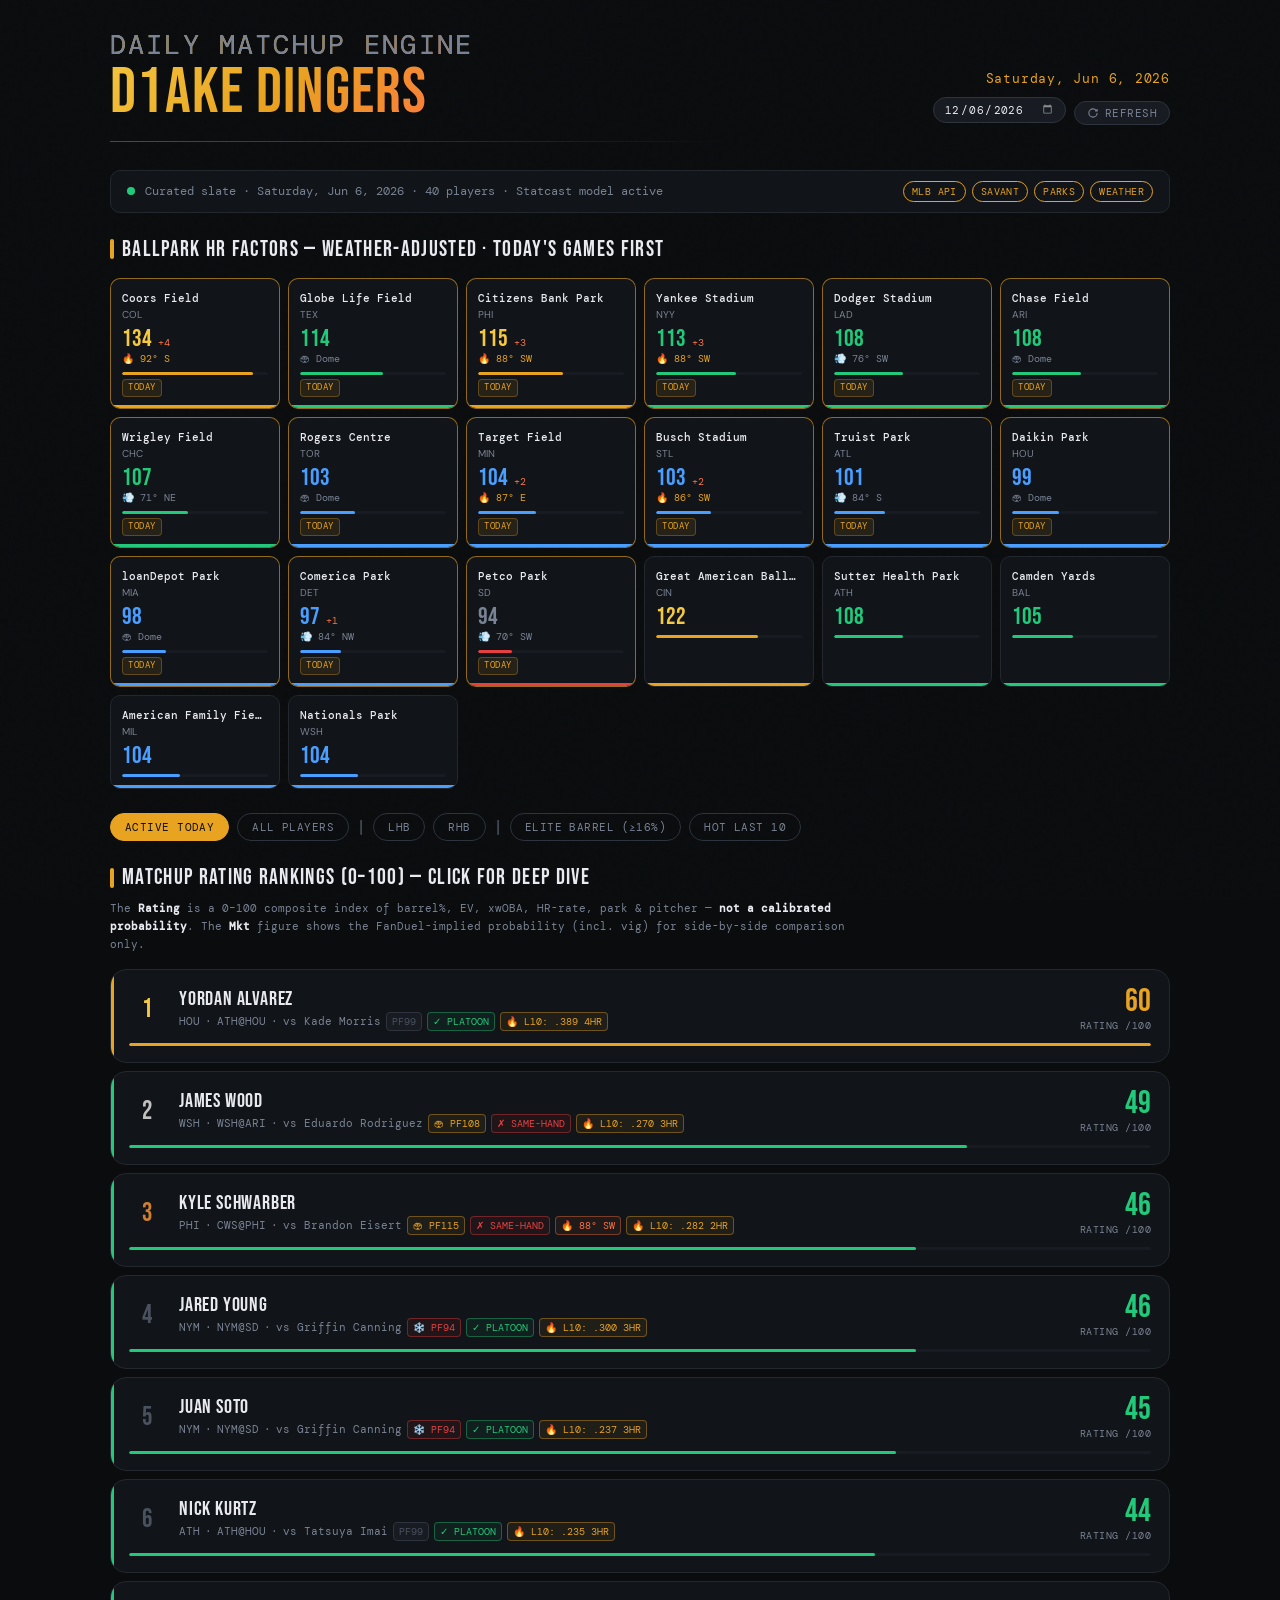
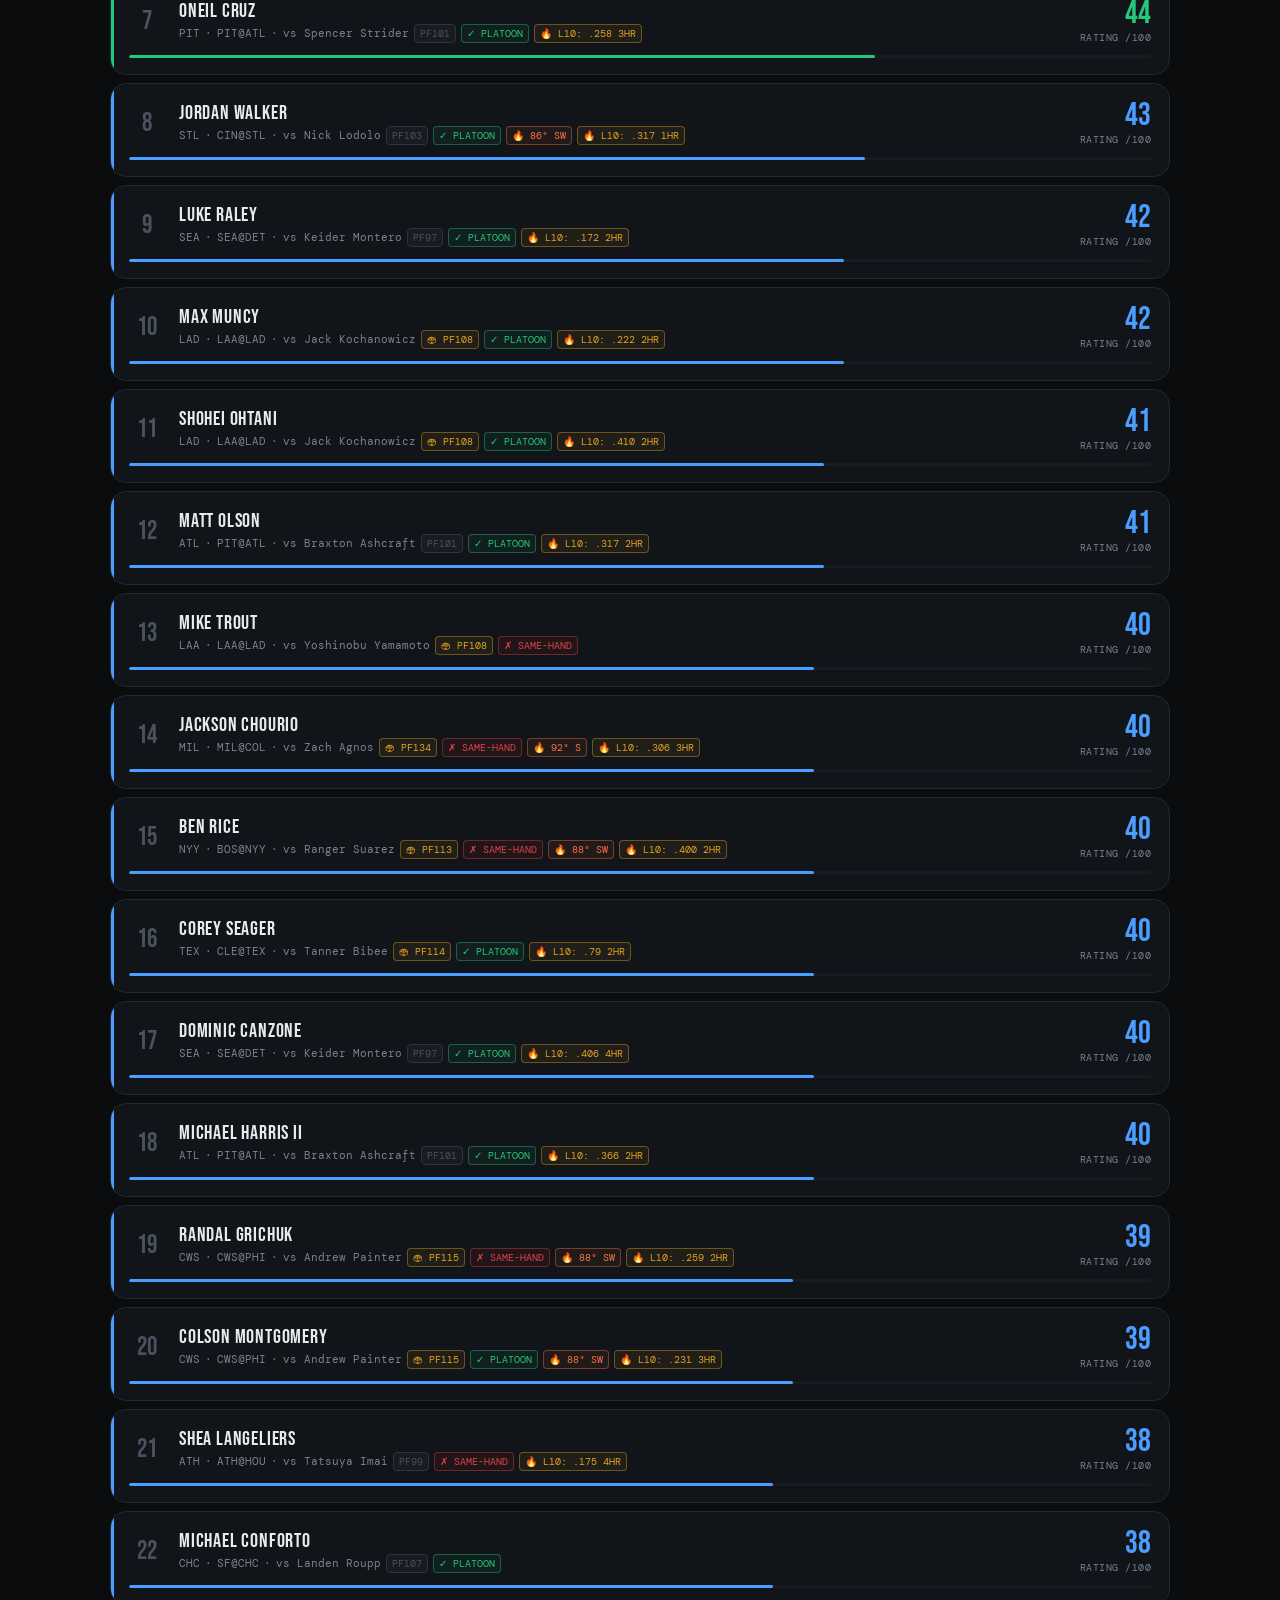
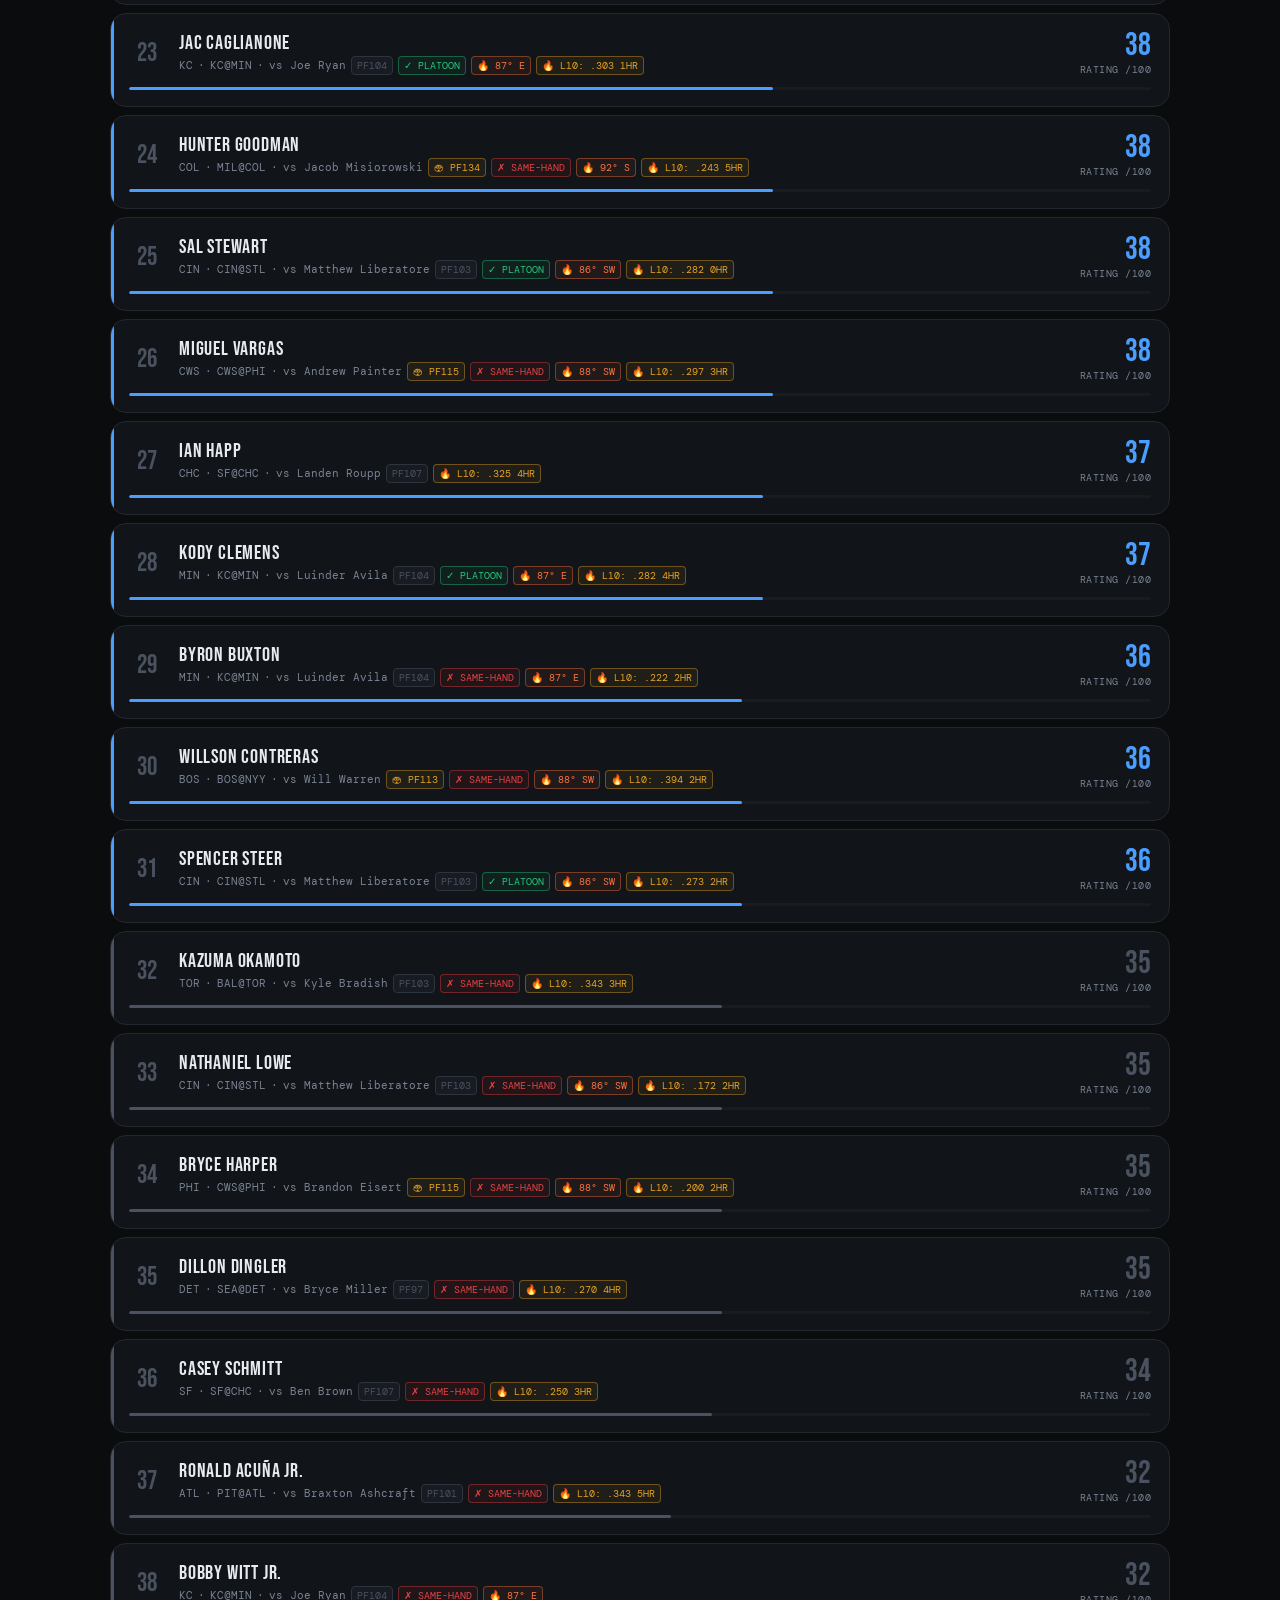
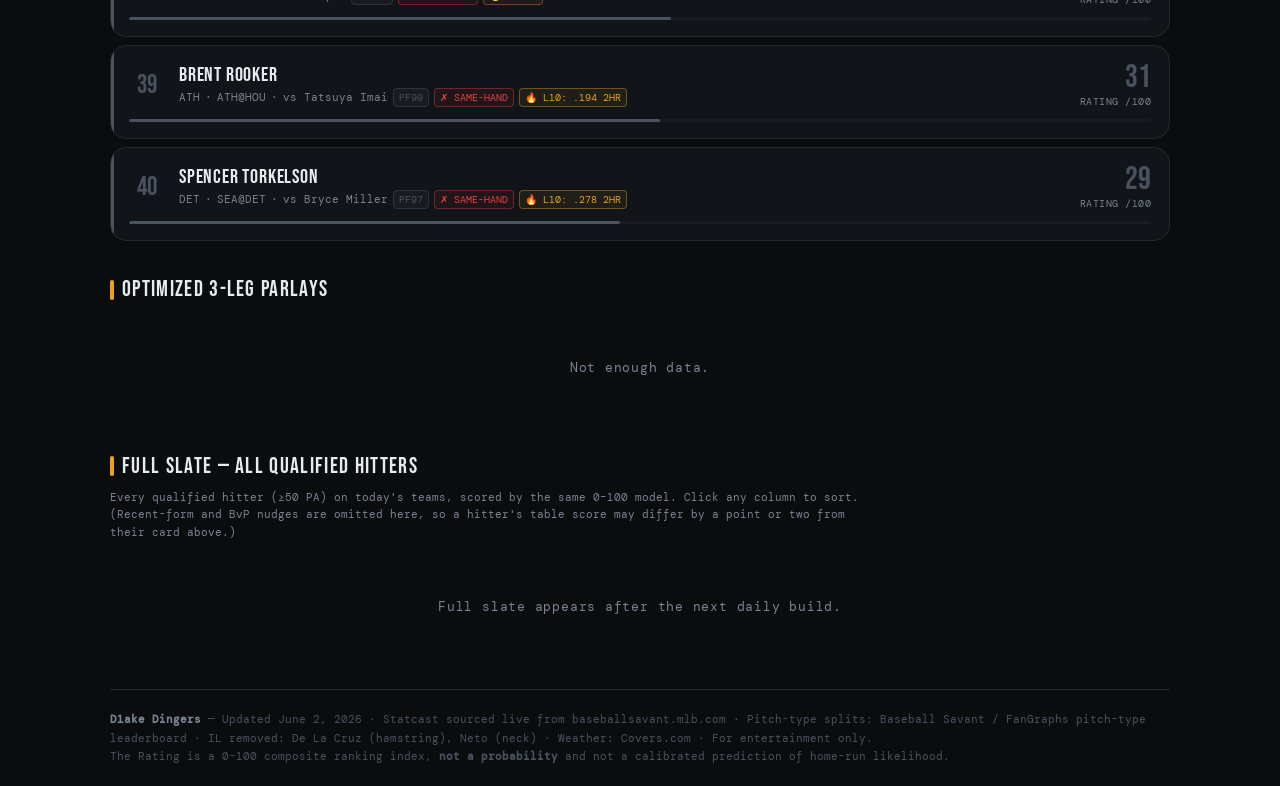
==== commit 75d92e98: "Update index.html" ====
--- a/index.html
+++ b/index.html
@@ -7,18 +7,40 @@
 <link rel="preconnect" href="https://fonts.googleapis.com">
 <link href="https://fonts.googleapis.com/css2?family=Bebas+Neue&family=DM+Mono:ital,wght@0,300;0,400;0,500;1,300&family=DM+Sans:ital,opsz,wght@0,9..40,300;0,9..40,400;0,9..40,500;1,9..40,300&display=swap" rel="stylesheet">
 <link rel="stylesheet" href="styles.css">
+<style>
+.date-controls{display:flex;align-items:center;justify-content:flex-end;gap:8px;margin-top:6px;flex-wrap:wrap}
+.date-picker{font-family:var(--font-mono);font-size:11px;color:var(--text);background:var(--surface2);border:1px solid var(--border2);border-radius:20px;padding:4px 10px;letter-spacing:.04em;cursor:pointer;transition:border-color .15s}
+.date-picker:hover,.date-picker:focus{border-color:var(--gold);outline:none}
+.date-picker::-webkit-calendar-picker-indicator{filter:invert(1);opacity:.5;cursor:pointer}
+.date-picker::-webkit-calendar-picker-indicator:hover{opacity:.9}
+.slate-count{font-family:var(--font-mono);font-size:11px;color:var(--muted);margin-bottom:6px}
+.slate-scroll{overflow-x:auto;border:1px solid var(--border);border-radius:var(--r);background:var(--surface)}
+.slate-table{width:100%;border-collapse:collapse;font-family:var(--font-mono);font-size:12px}
+.slate-table th{position:sticky;top:0;background:var(--surface2);color:var(--muted);text-align:left;font-weight:500;font-size:10px;letter-spacing:.04em;text-transform:uppercase;padding:8px 10px;cursor:pointer;white-space:nowrap;-webkit-user-select:none;user-select:none;border-bottom:1px solid var(--border2)}
+.slate-table th:hover{color:var(--text)}
+.slate-table th.num,.slate-table td.num{text-align:right}
+.slate-table td{padding:7px 10px;border-bottom:1px solid rgba(35,40,47,.6);color:var(--muted);white-space:nowrap}
+.slate-table tbody tr:hover{background:var(--surface2)}
+.slate-table tbody tr:last-child td{border-bottom:none}
+.slate-name{color:var(--text);font-weight:500}
+.slate-match{color:var(--muted);font-size:11px}
+.slate-rating{font-family:var(--font-disp);font-size:18px;line-height:1}
+</style>
 </head>
 <body>
 <div class="wrap">
 <header>
   <div class="header-top">
-    <div class="logo"><span>DAILY MATCHUP ENGINE</span>Dlake Dingers</div>
+    <div class="logo"><span>DAILY MATCHUP ENGINE</span>D1ake Dingers</div>
     <div class="header-meta">
       <div class="date-badge" id="today-date">—</div>
+    <div class="date-controls">
+      <input type="date" id="date-picker" class="date-picker" onchange="onDatePick(this.value)" aria-label="Choose slate date">
       <button class="refresh-btn" onclick="initApp()">
         <svg width="12" height="12" viewBox="0 0 16 16" fill="none" stroke="currentColor" stroke-width="1.5"><path d="M13.5 8A5.5 5.5 0 1 1 8 2.5c1.8 0 3.4.86 4.4 2.2M13.5 2.5v2.8h-2.8"/></svg>
         REFRESH
       </button>
+    </div>
     </div>
   </div>
   <div class="header-rule"></div>
@@ -56,6 +78,11 @@
     <div class="loading-state" style="grid-column:1/-1"><div class="loading-label">Calculating value...</div></div>
   </div>
 </div>
+<div class="section-title">Full Slate — All Qualified Hitters</div>
+<div class="section-note">Every qualified hitter (≥50 PA) on today's teams, scored by the same 0–100 model. Click any column to sort. (Recent-form and BvP nudges are omitted here, so a hitter's table score may differ by a point or two from their card above.)</div>
+<div id="roster-wrap">
+  <div class="loading-state"><div class="loading-label">Loading full slate...</div></div>
+</div>
 </div>
 <div class="wrap">
 <footer>
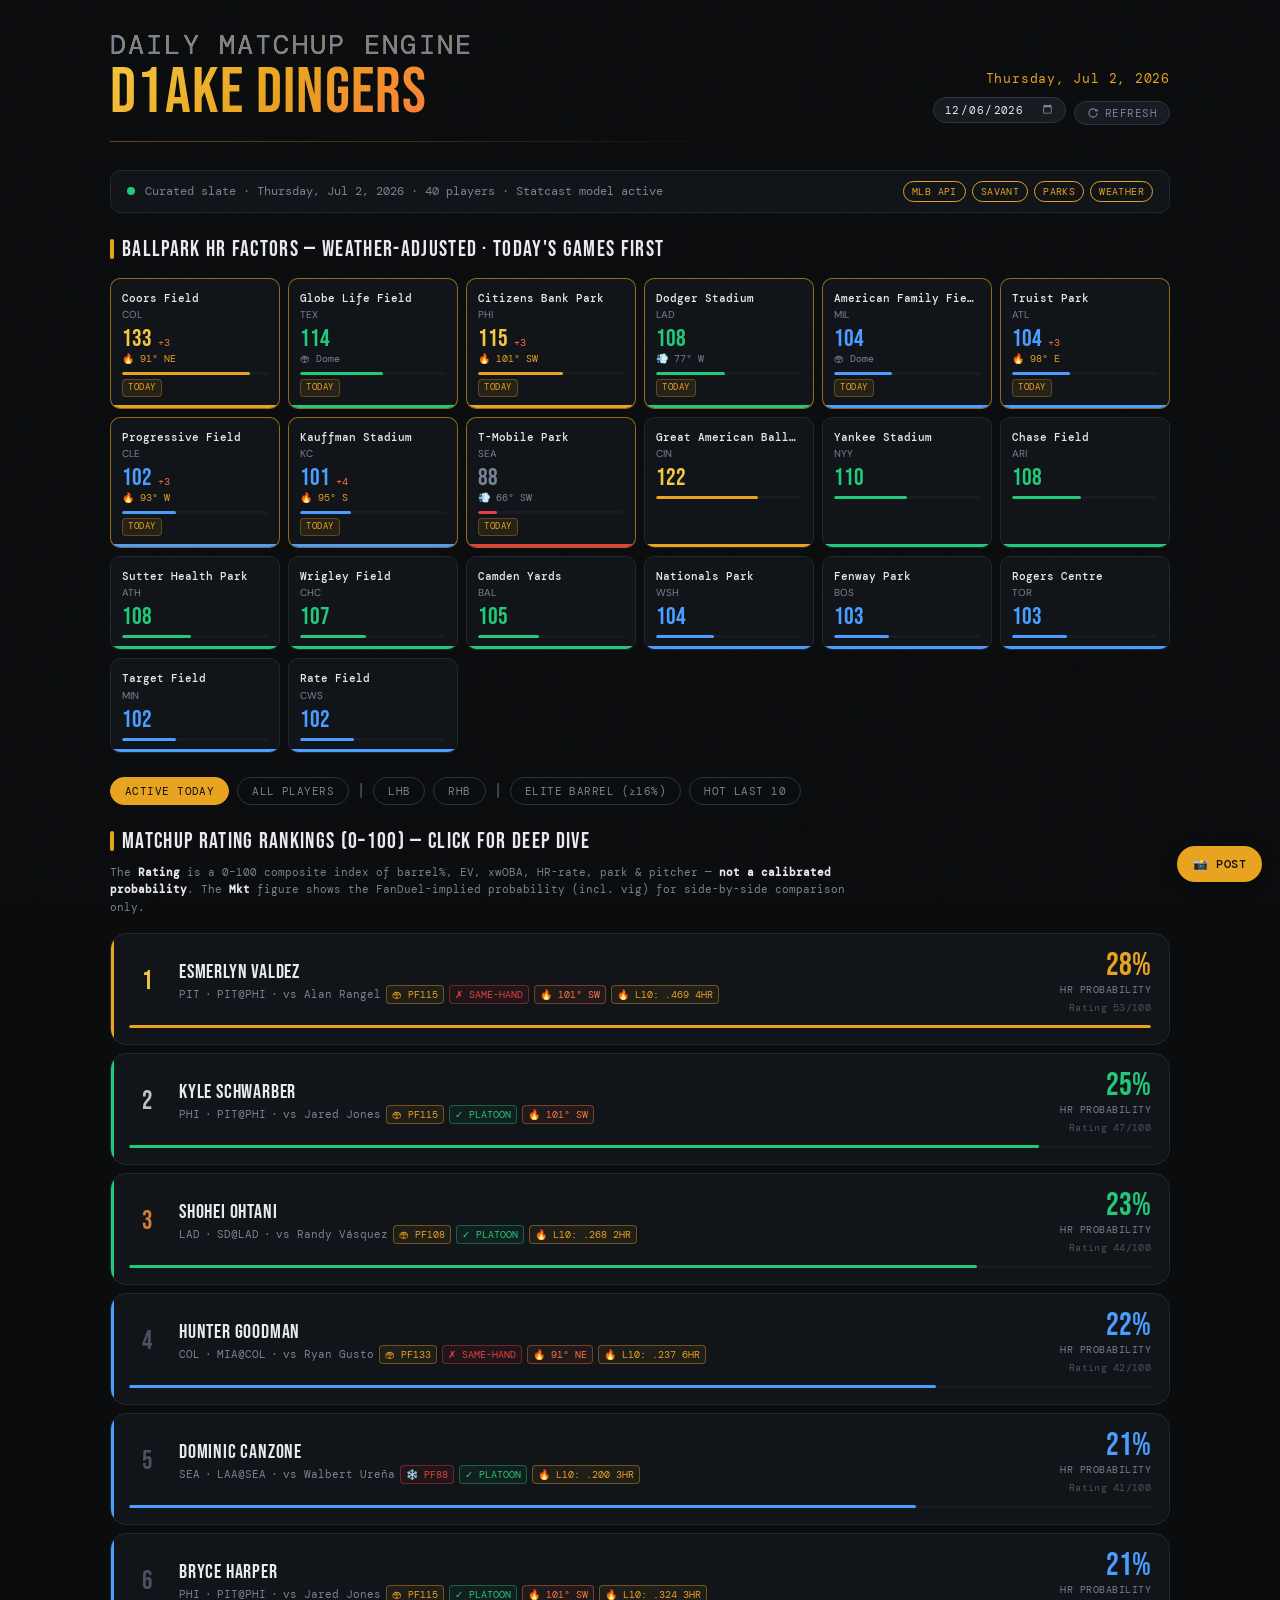
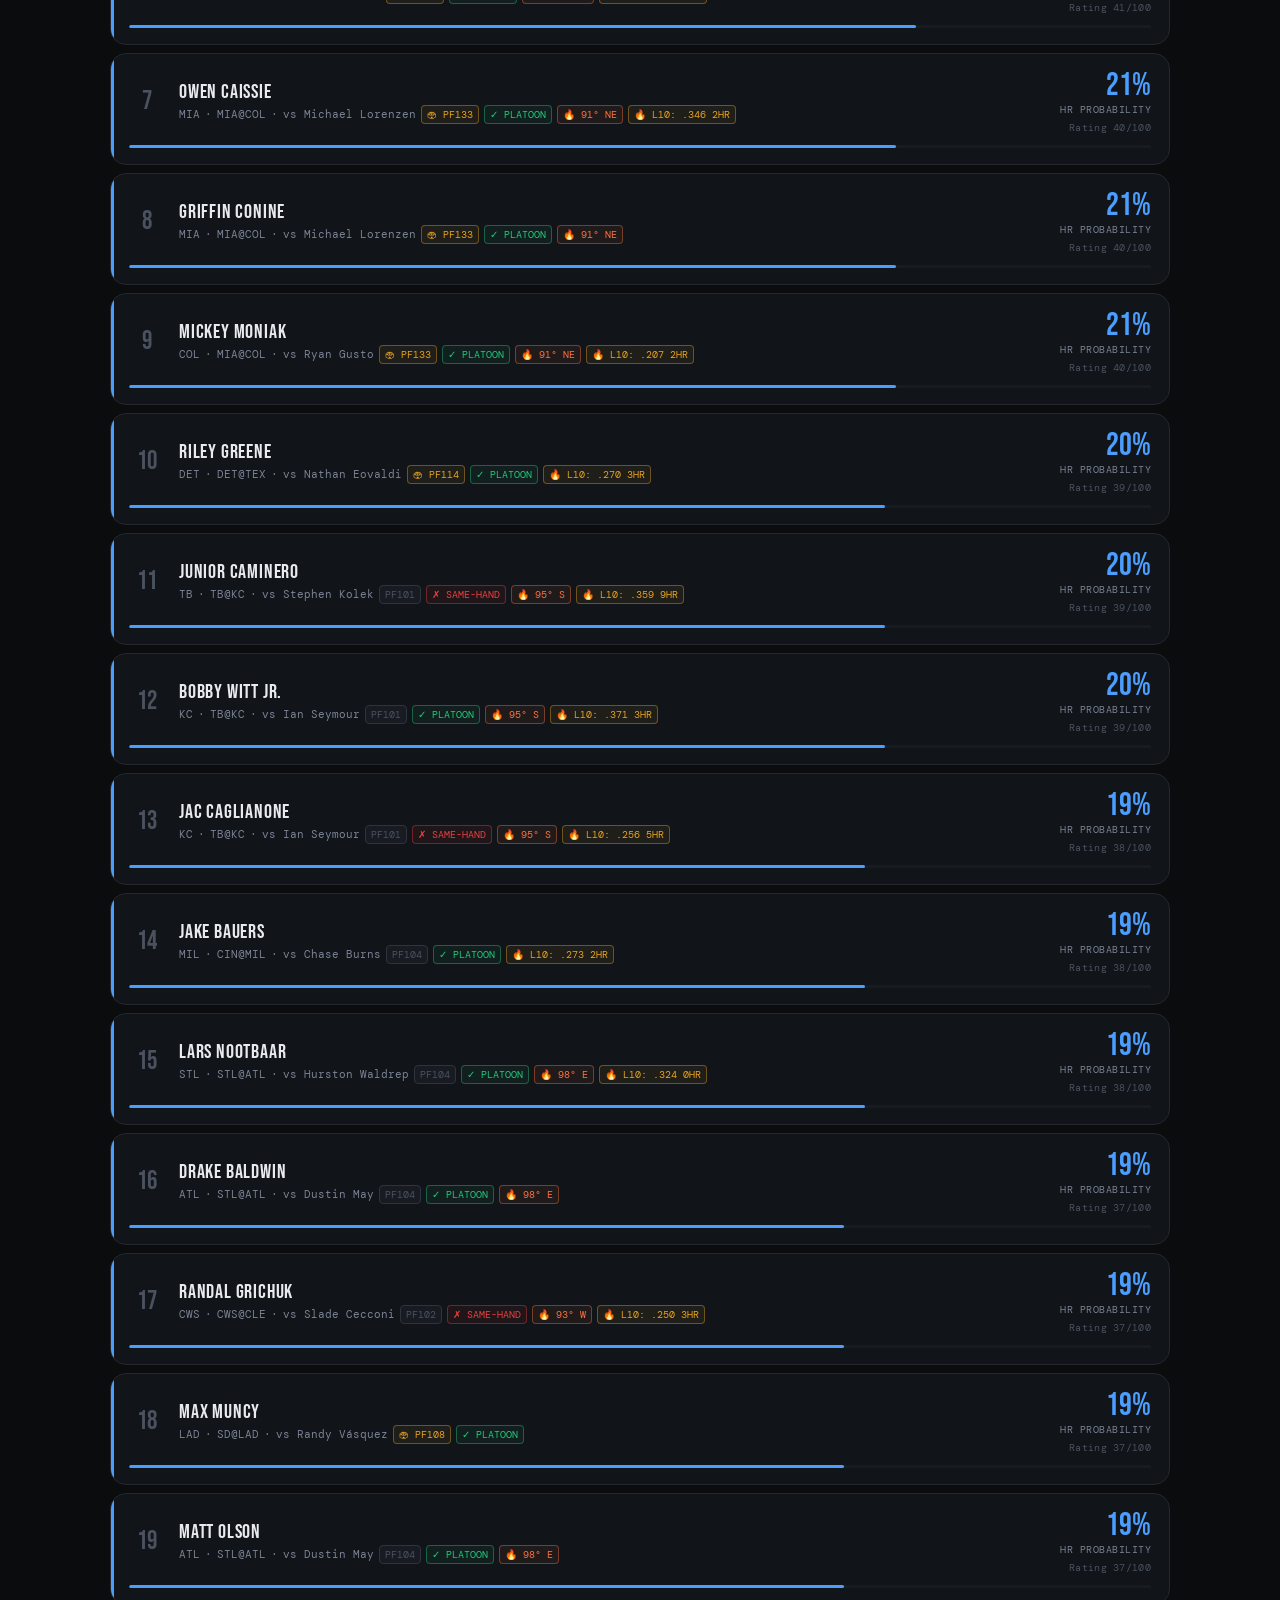
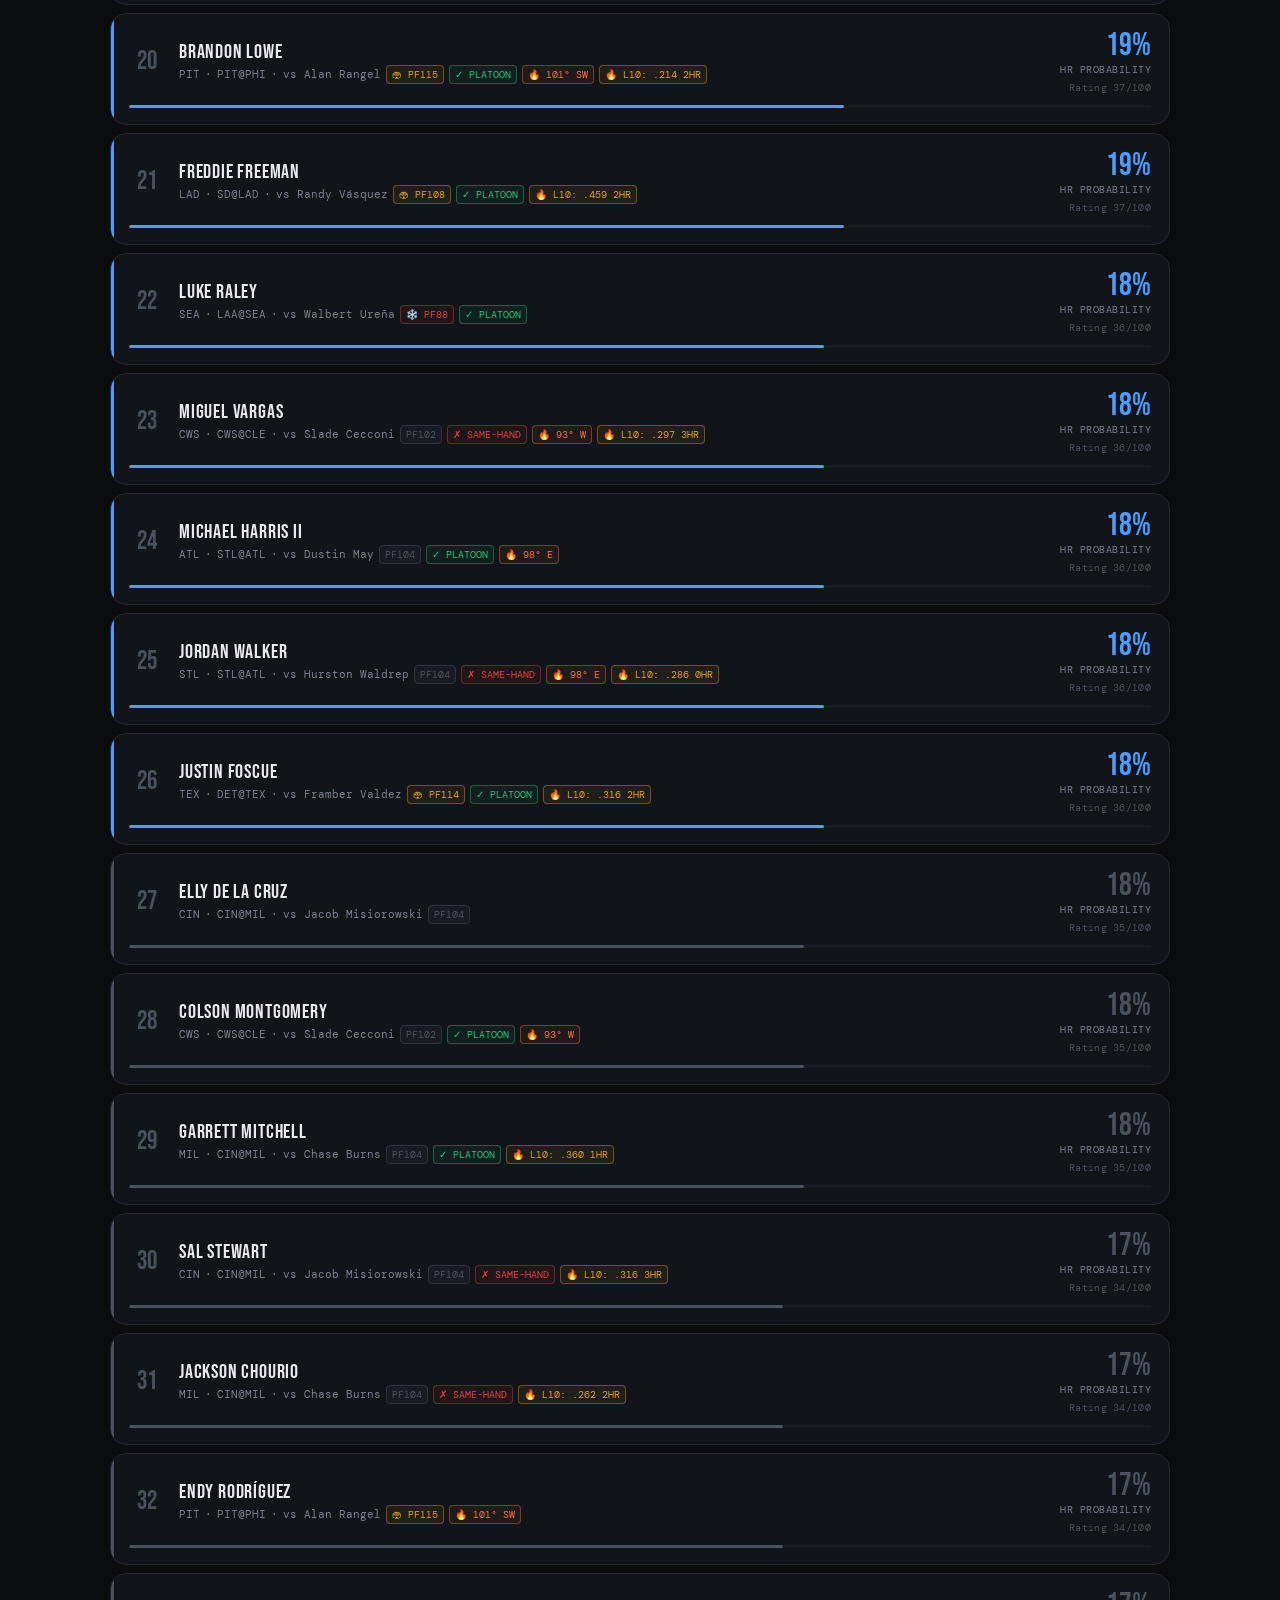
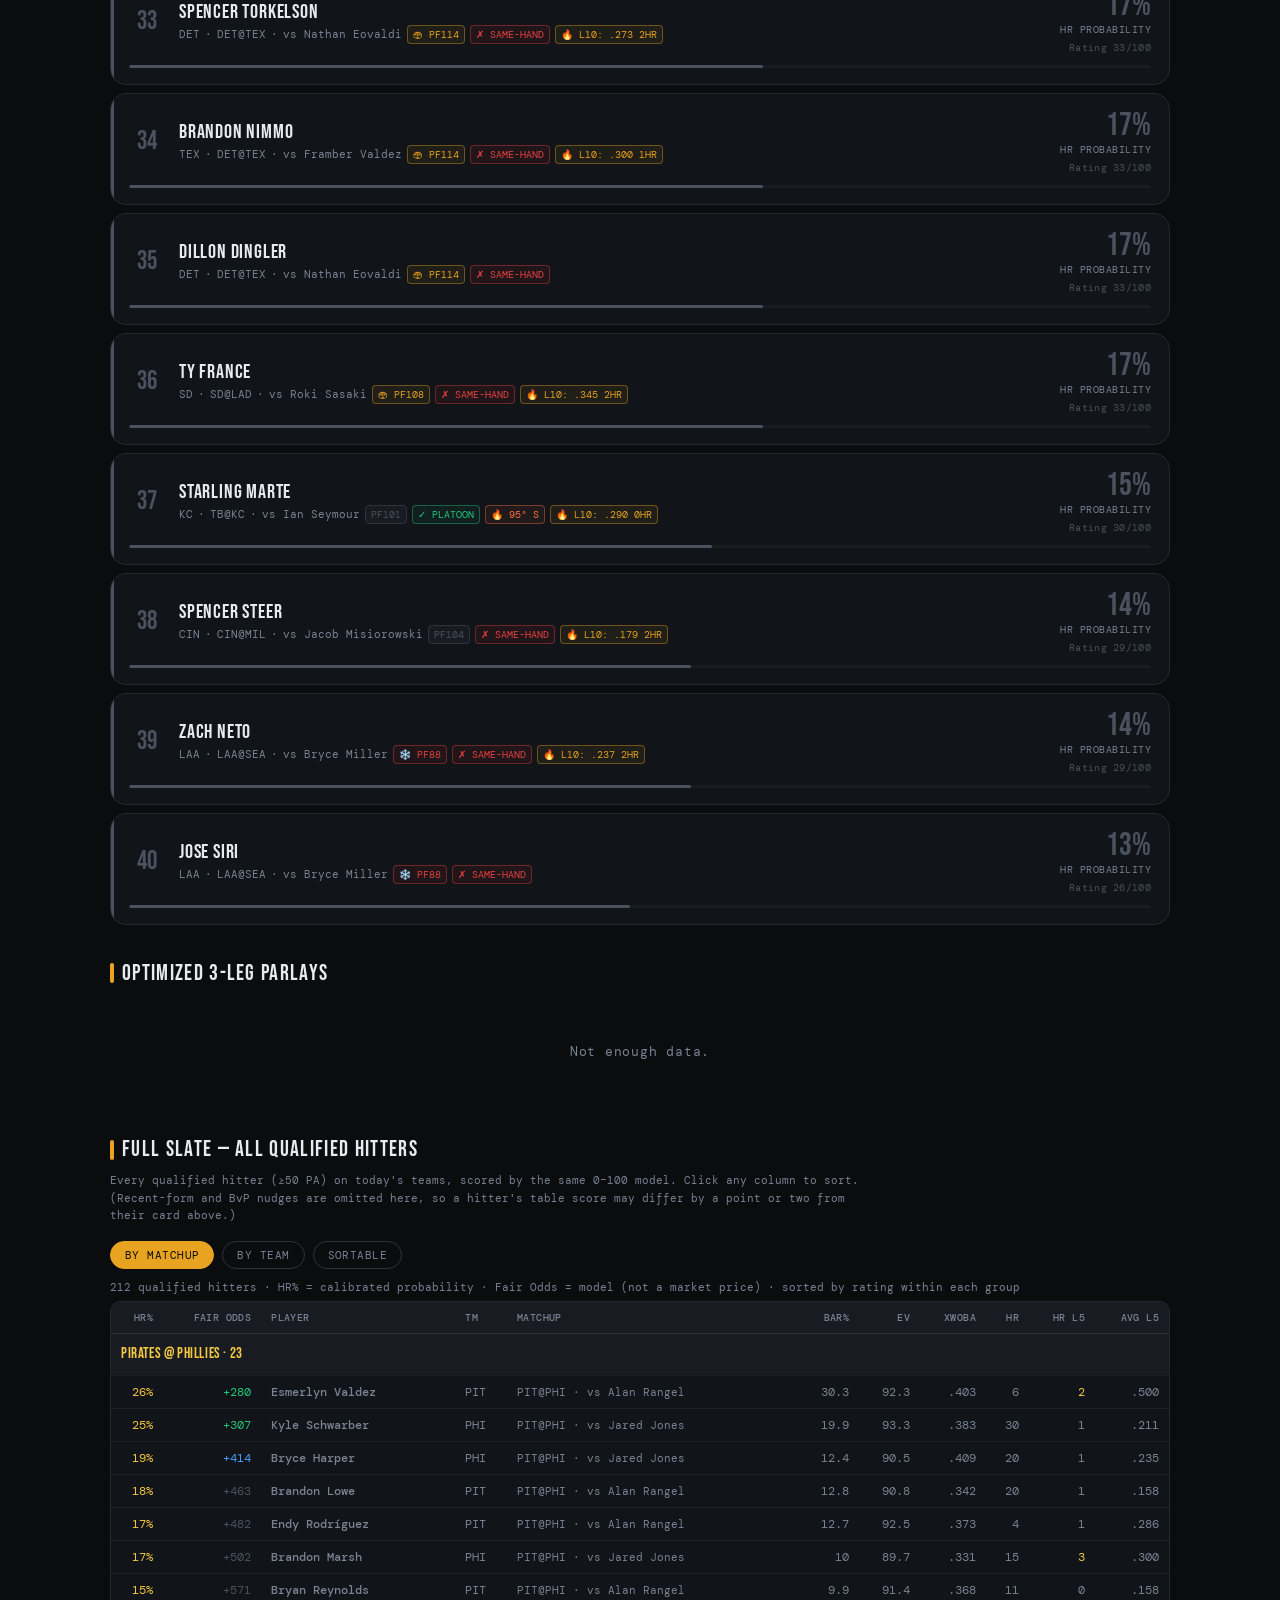
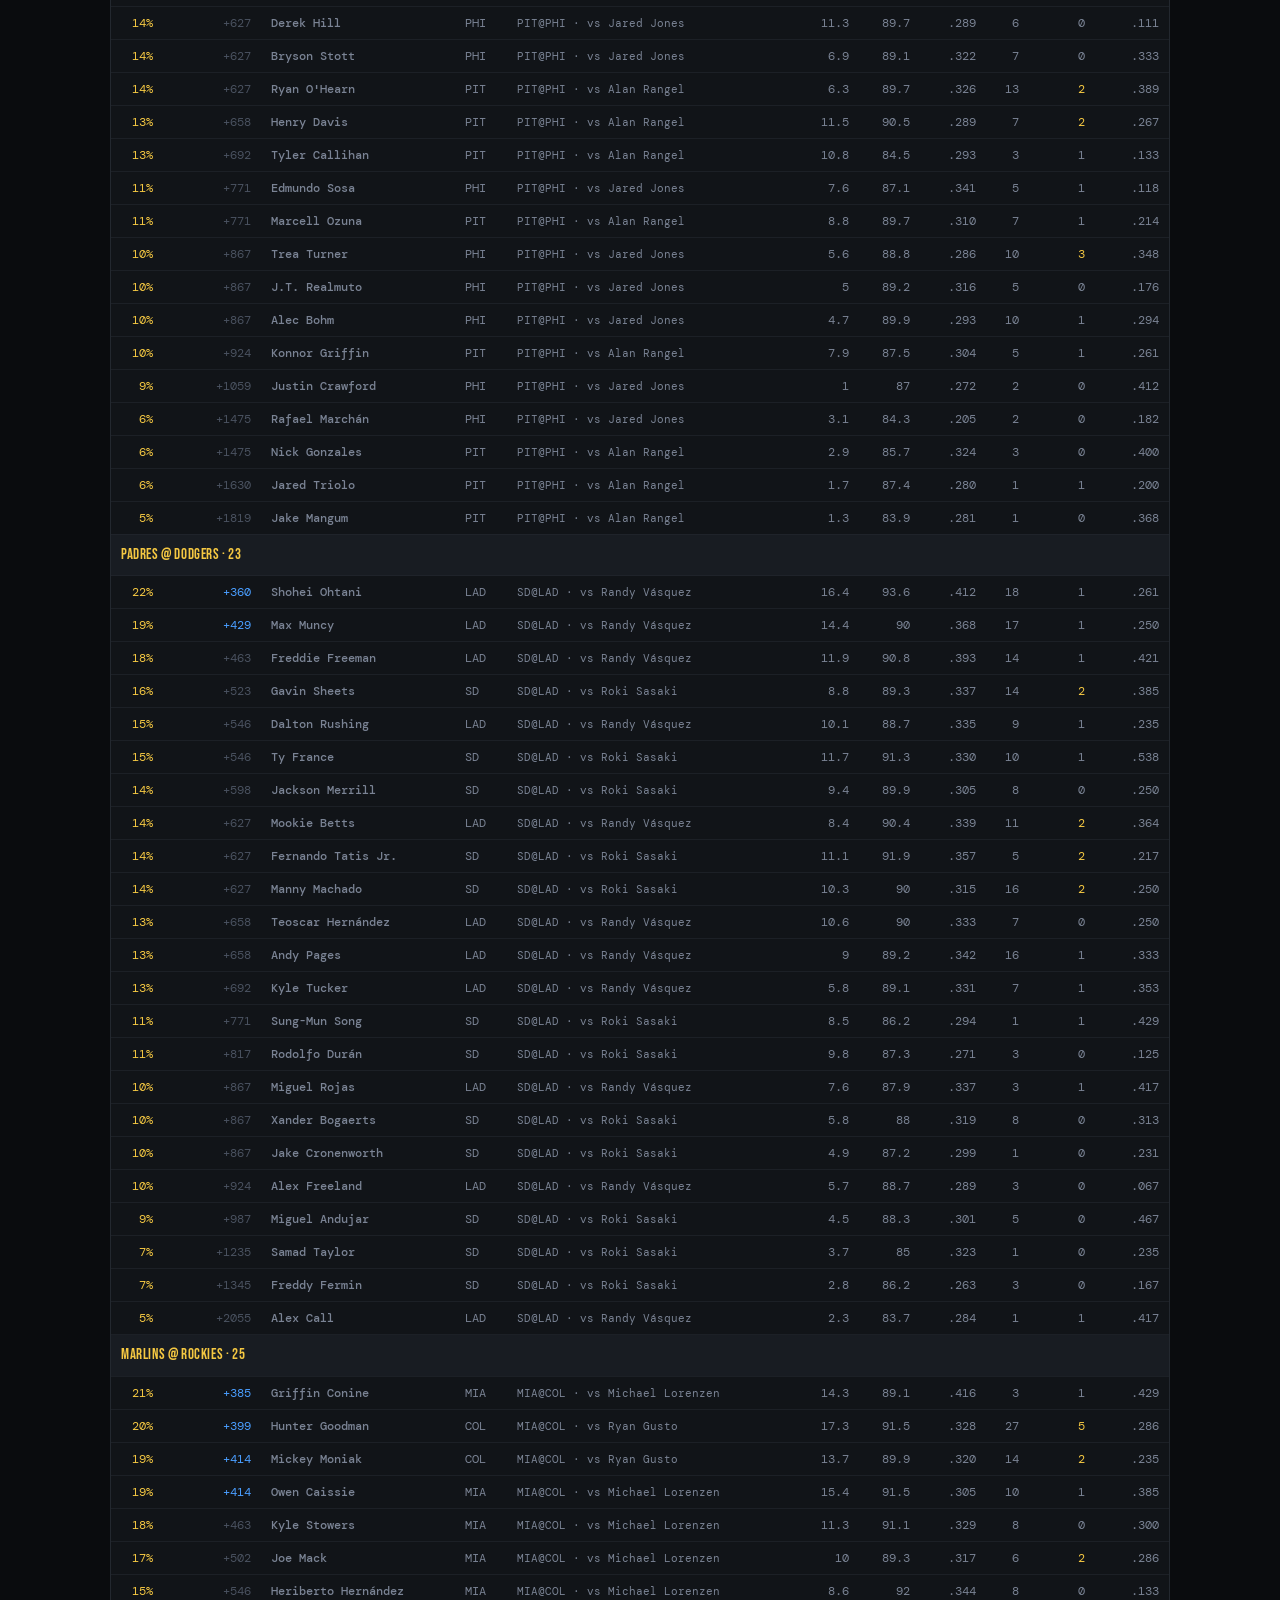
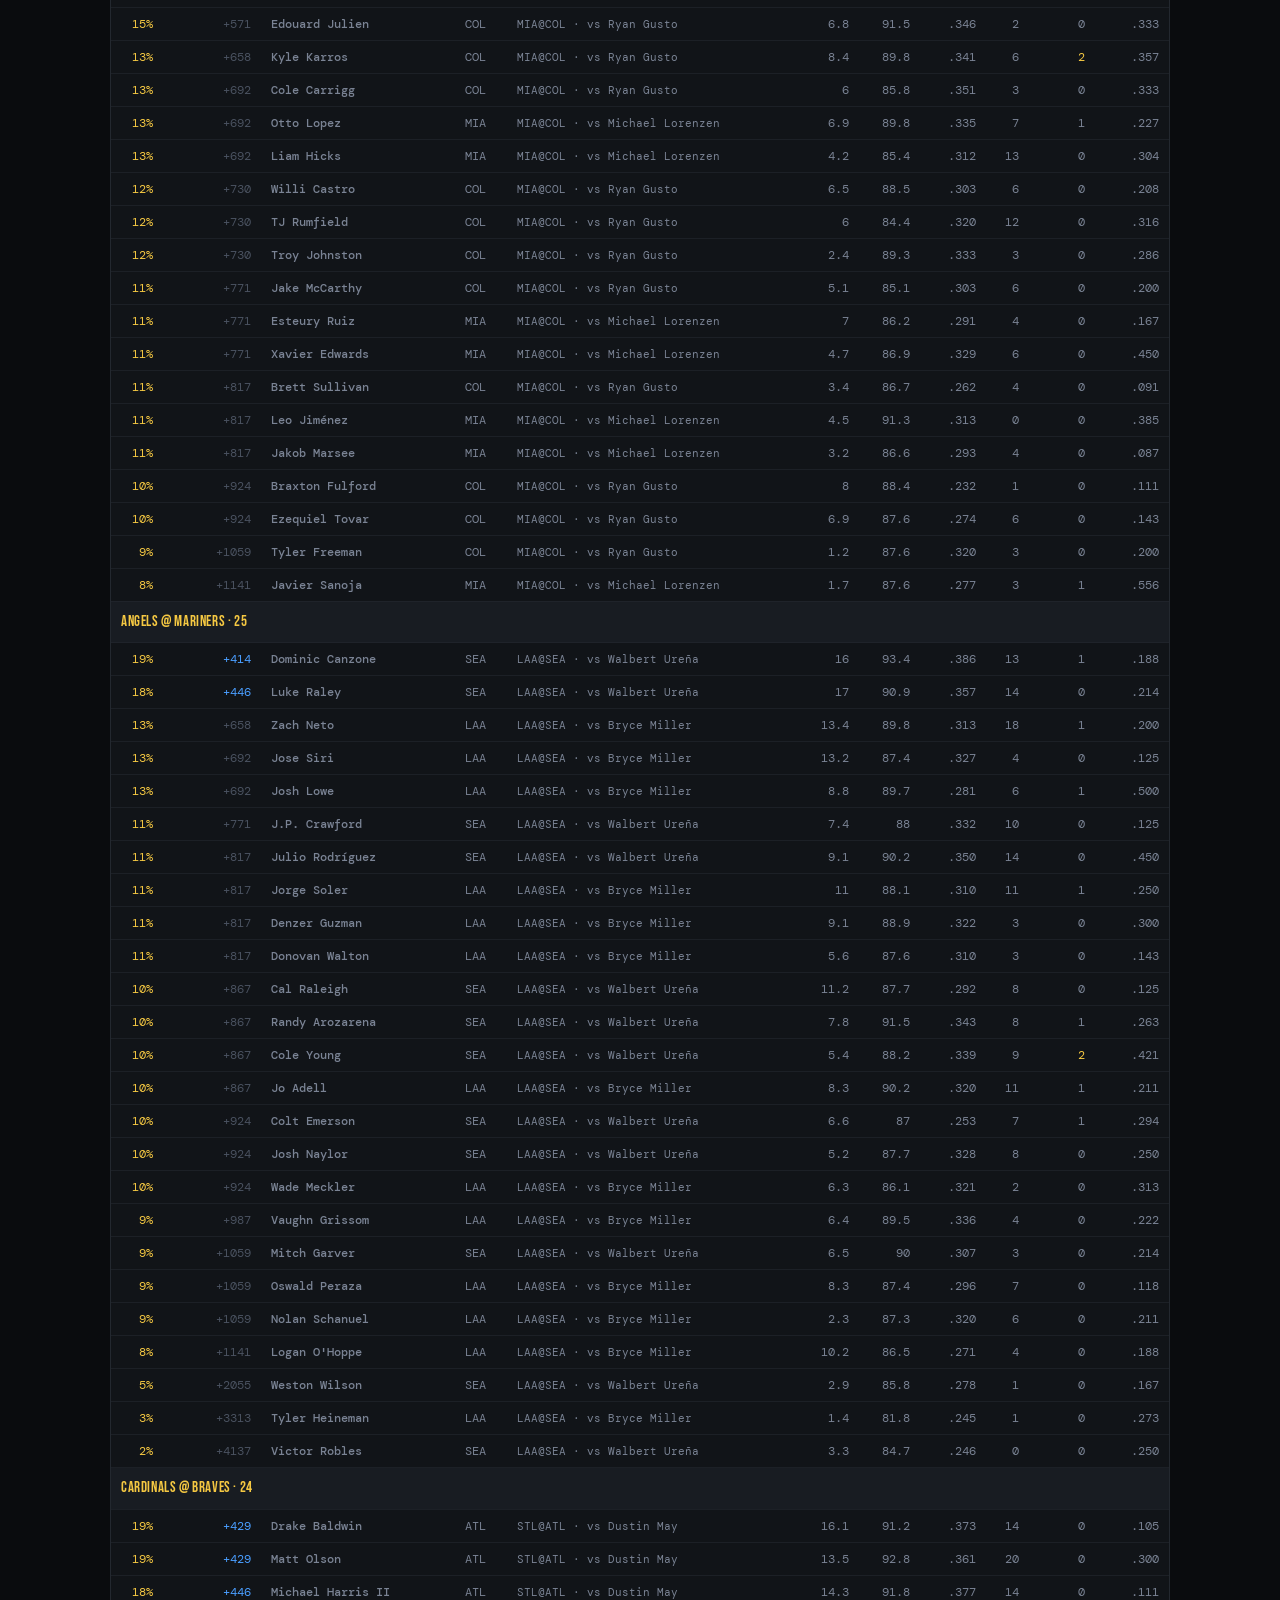
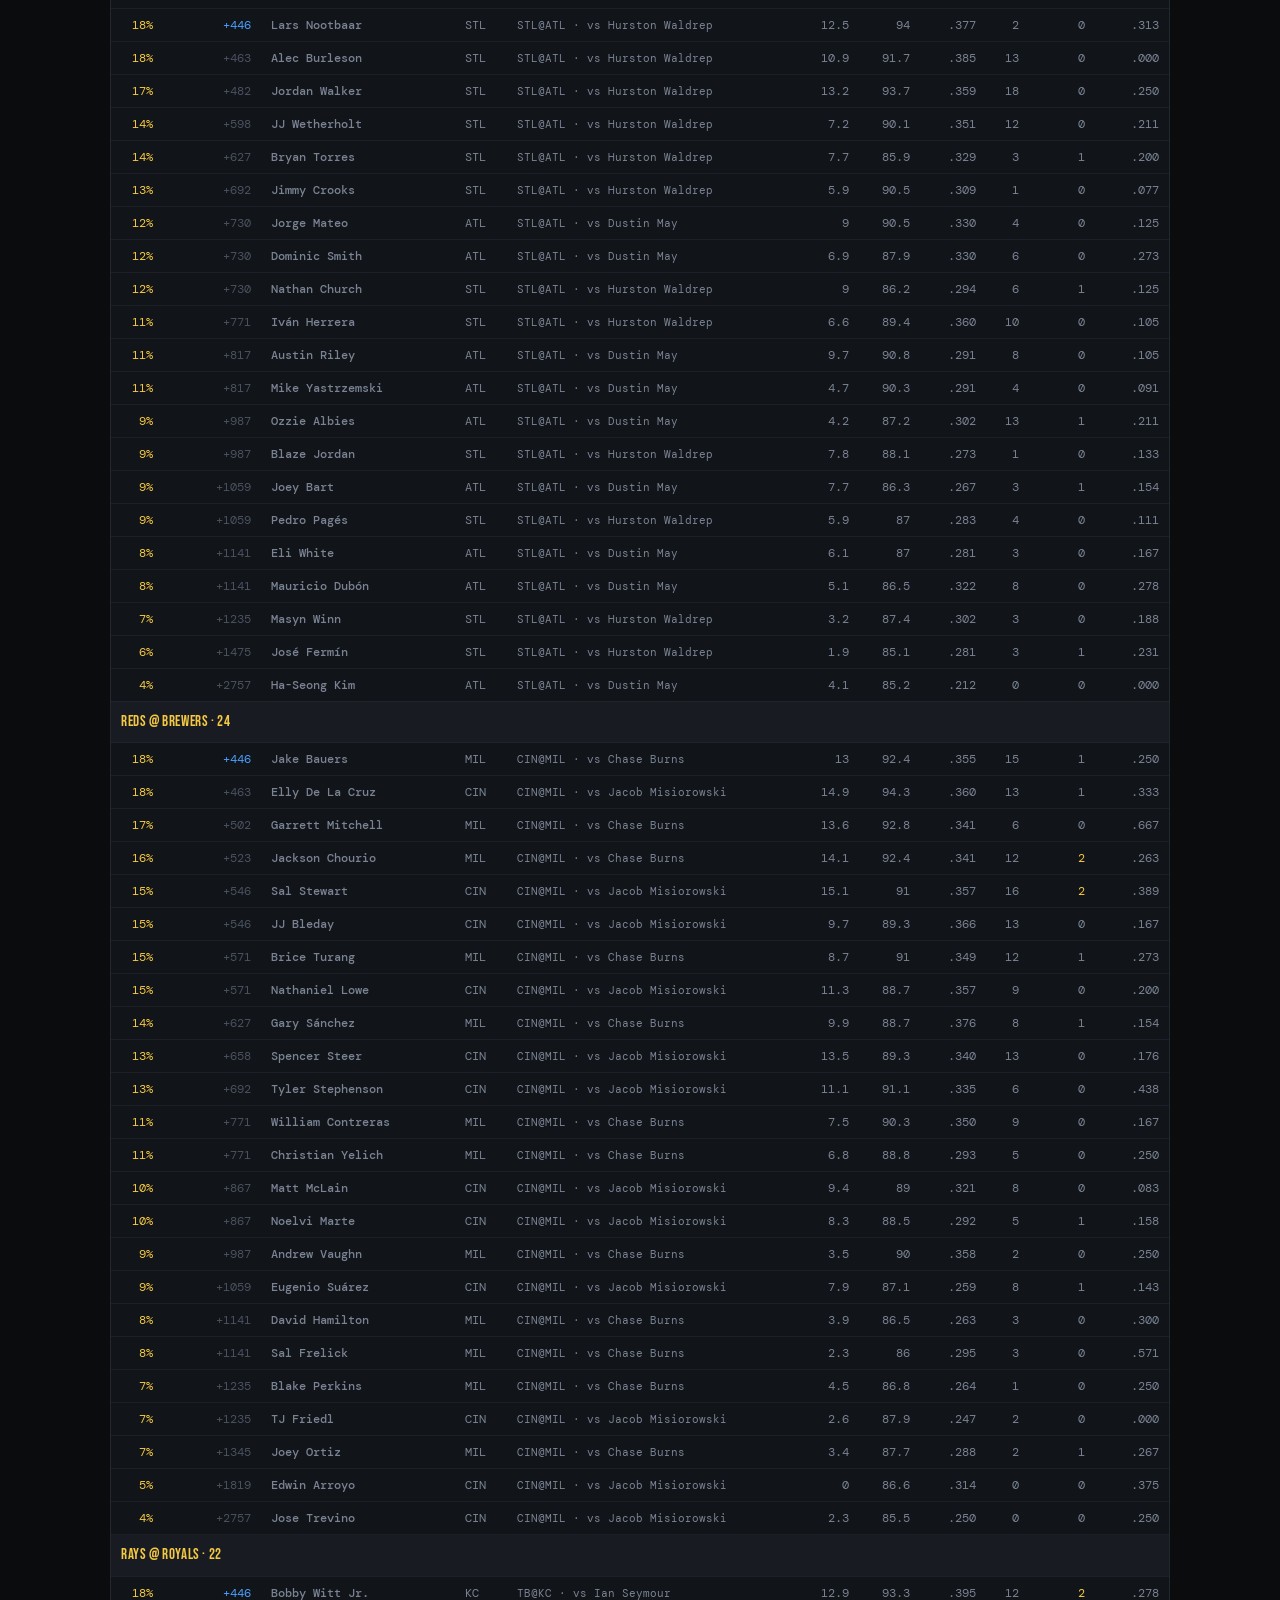
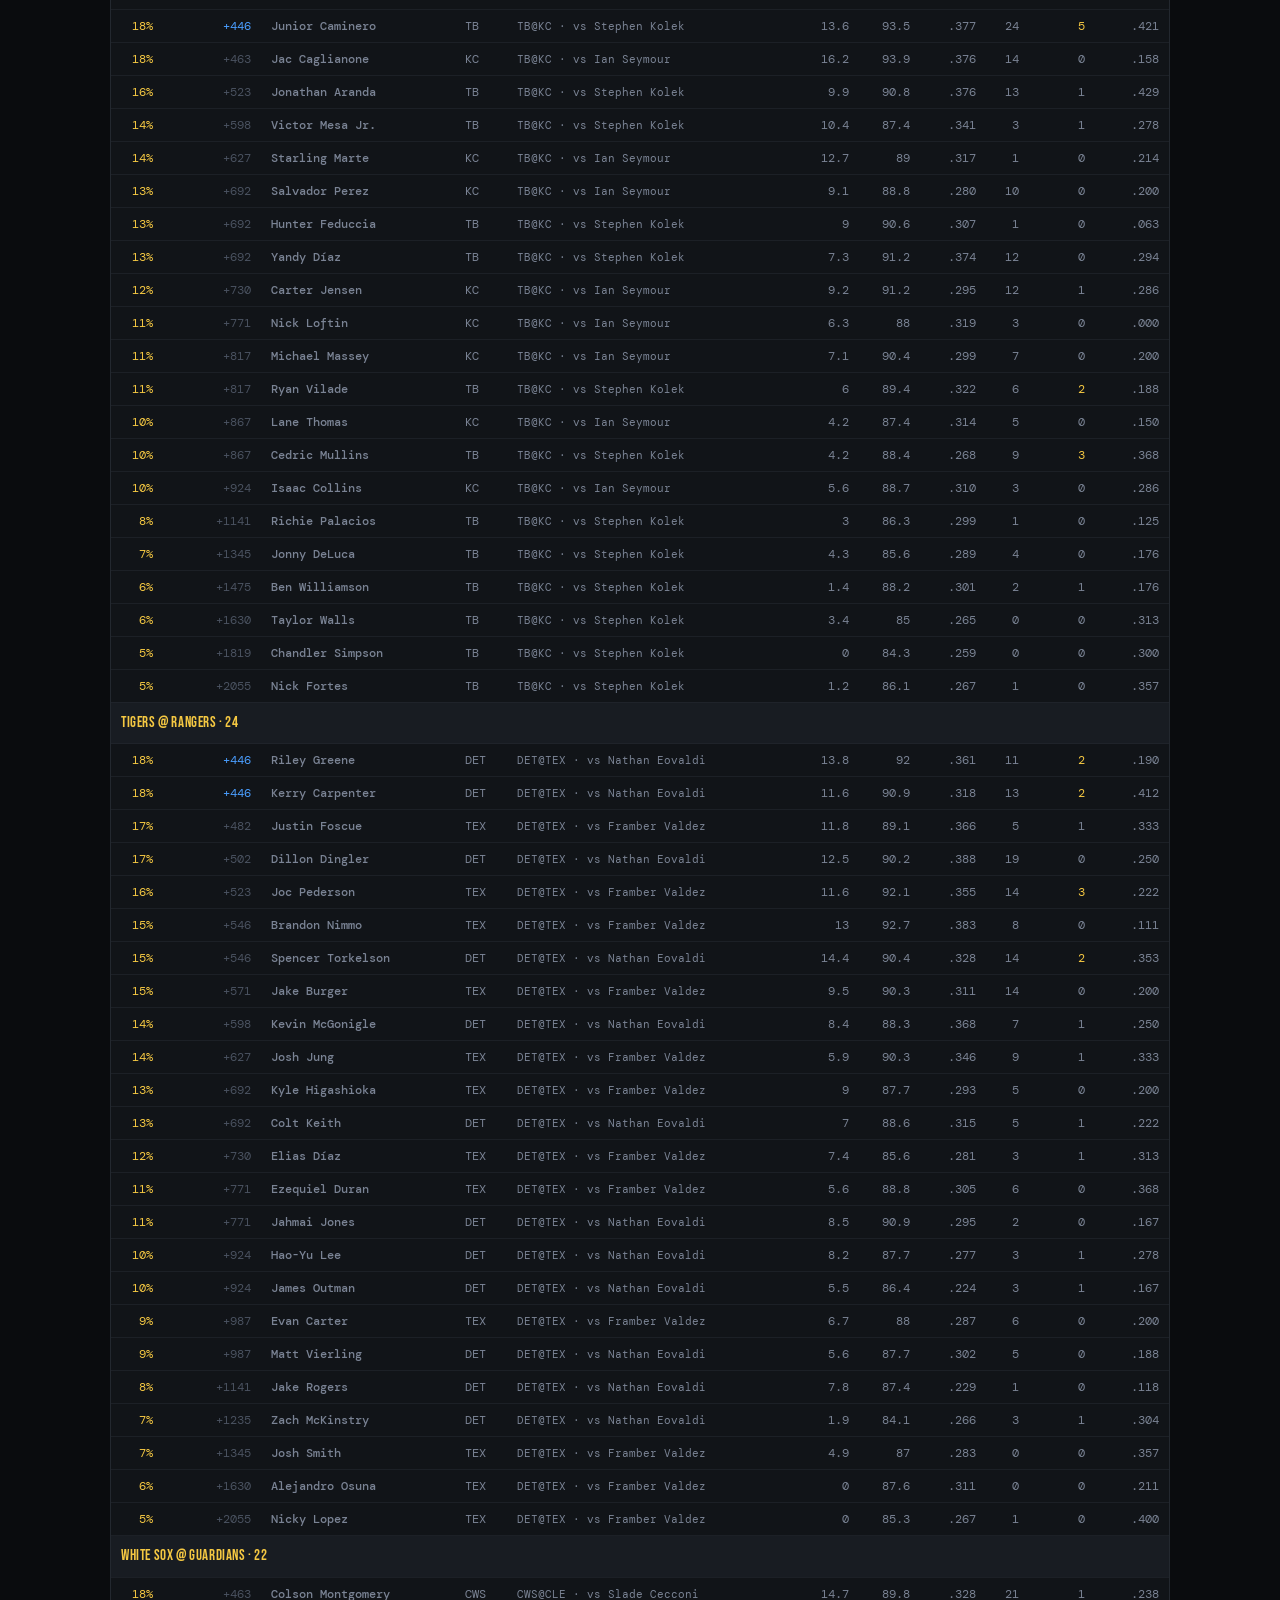
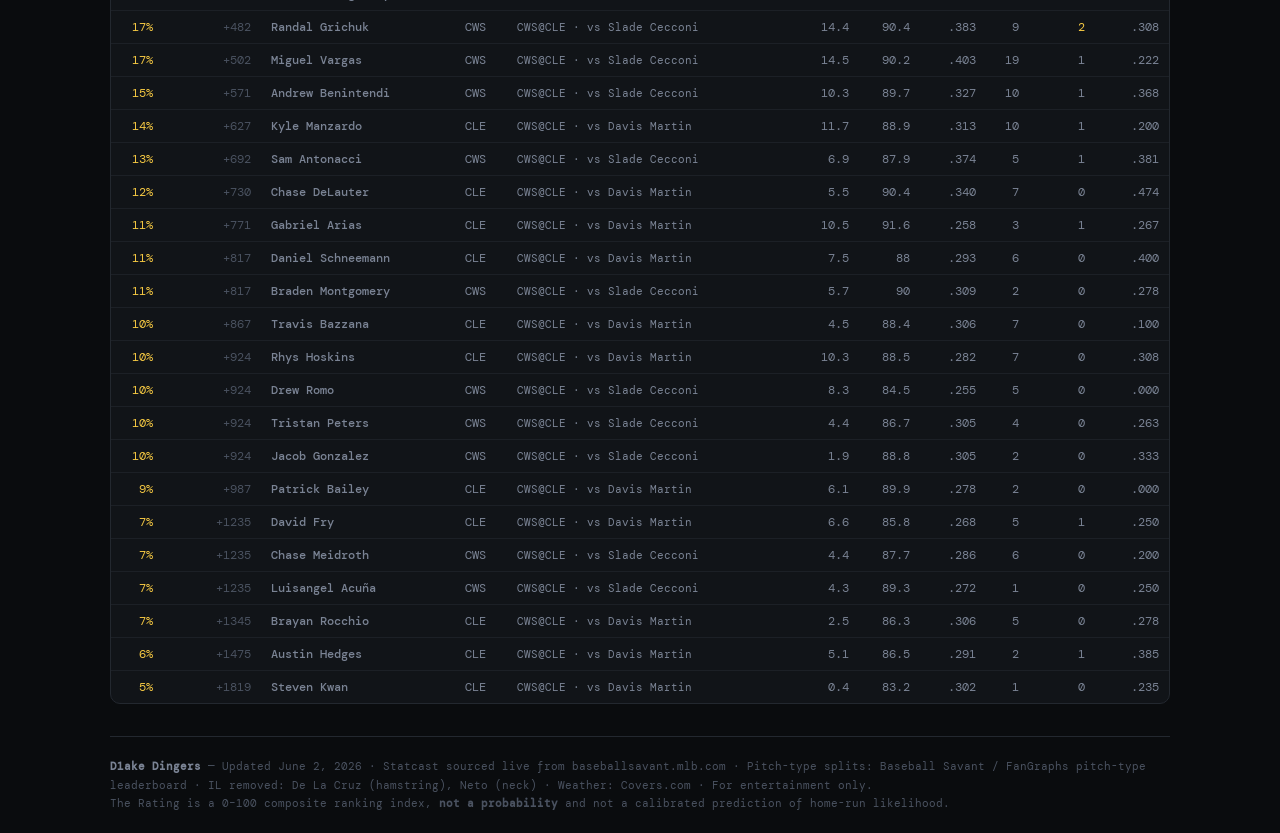
==== commit d0671ebc: "Update index.html" ====
--- a/index.html
+++ b/index.html
@@ -90,6 +90,6 @@
 </footer>
 </div>
 <script src="data.js"></script>
-<script src="app.js"></script>
+<script src="app.js?v=2"></script>
 </body>
 </html>
